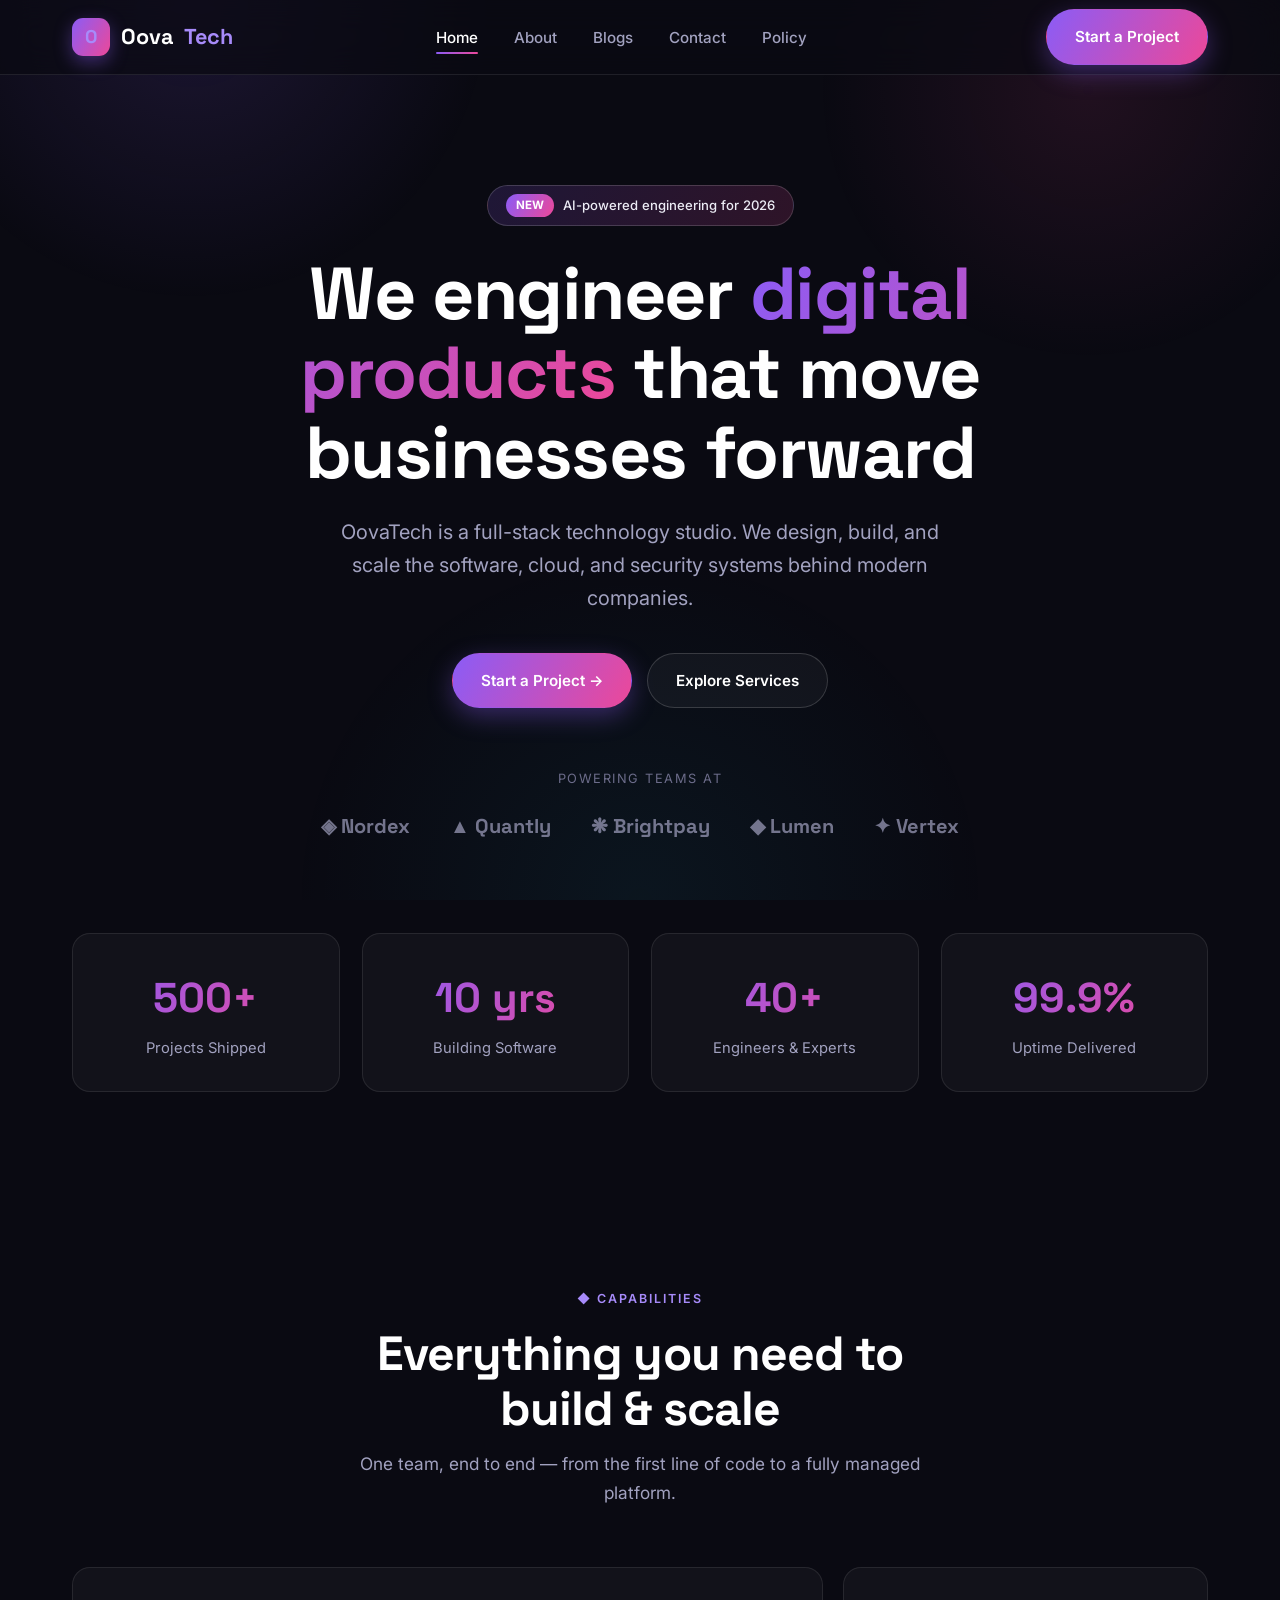
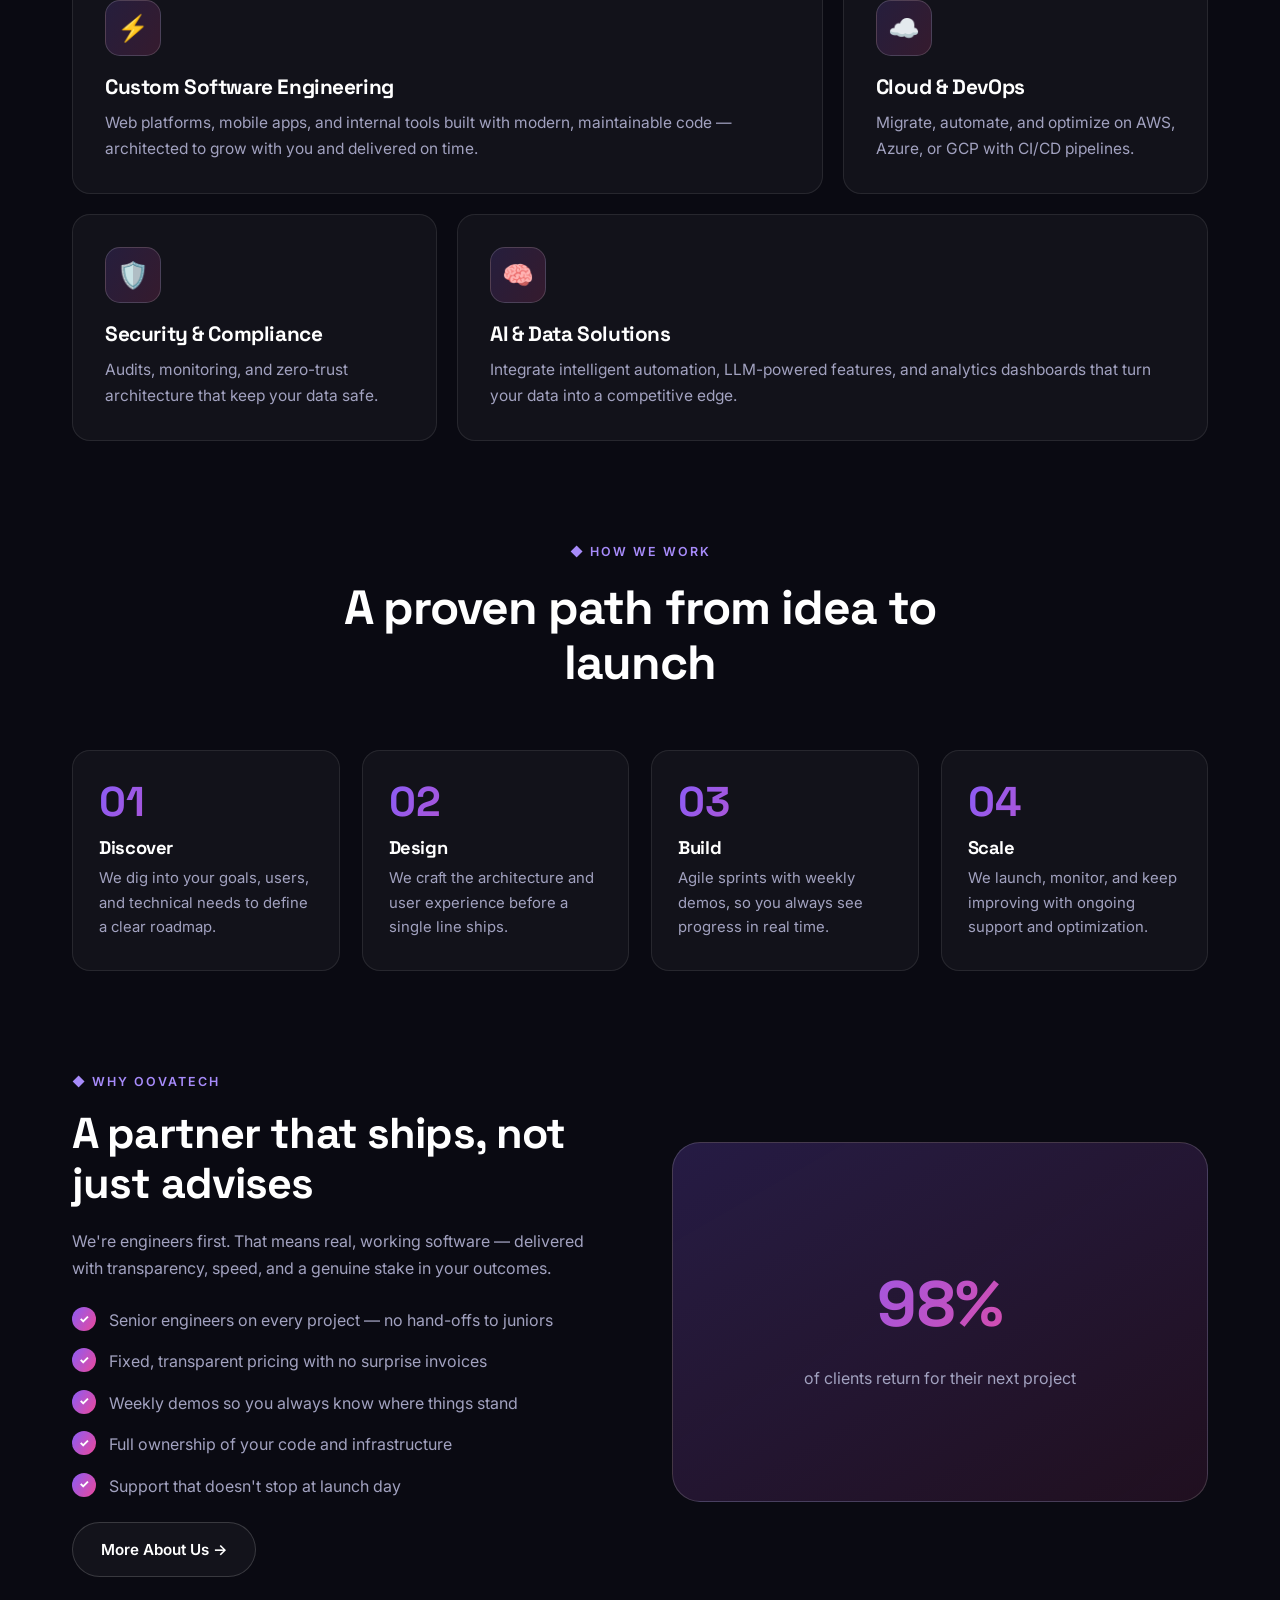
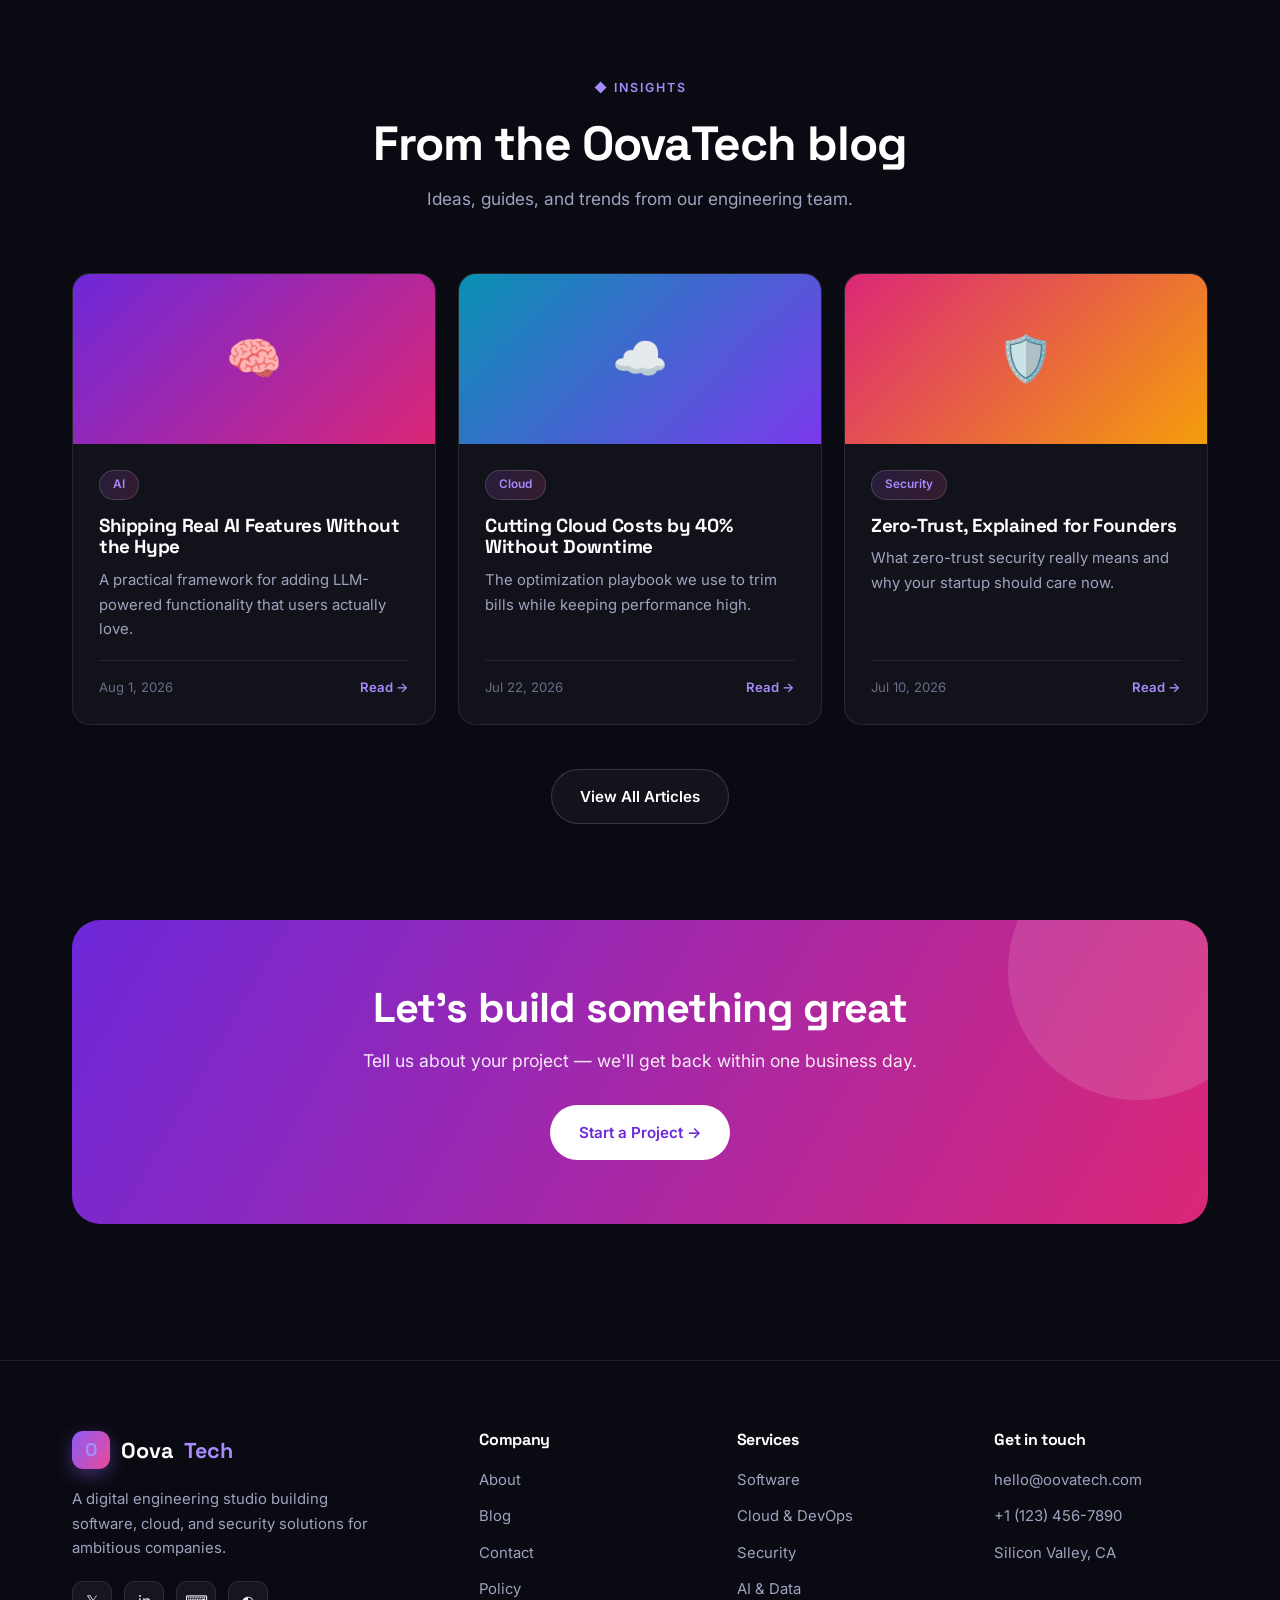
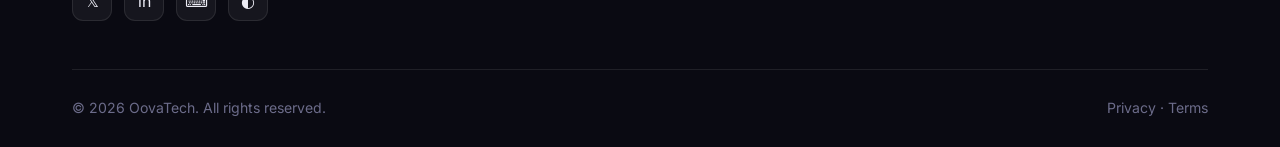
==== index.html @ 1ac3c8c9 "first commit" ====
<!DOCTYPE html>
<html lang="en">
<head>
  <meta charset="UTF-8" />
  <meta name="viewport" content="width=device-width, initial-scale=1.0" />
  <meta name="description" content="OovaTech — a digital engineering studio building software, cloud, and security solutions for ambitious companies." />
  <title>OovaTech — Engineering the Future of Your Business</title>
  <link rel="preconnect" href="https://fonts.googleapis.com" />
  <link rel="preconnect" href="https://fonts.gstatic.com" crossorigin />
  <link href="https://fonts.googleapis.com/css2?family=Inter:wght@400;500;600;700&family=Space+Grotesk:wght@500;600;700&display=swap" rel="stylesheet" />
  <link rel="stylesheet" href="css/style.css" />
</head>
<body>

  <!-- ===== Header ===== -->
  <header class="header">
    <div class="container nav">
      <a href="index.html" class="logo"><span class="logo-mark">O</span> Oova<span>Tech</span></a>
      <nav>
        <ul class="nav-links">
          <li><a href="index.html" class="active">Home</a></li>
          <li><a href="about.html">About</a></li>
          <li><a href="blogs.html">Blogs</a></li>
          <li><a href="contact.html">Contact</a></li>
          <li><a href="policy.html">Policy</a></li>
          <li><a href="contact.html" class="btn btn-primary">Start a Project</a></li>
        </ul>
      </nav>
      <div class="nav-cta">
        <a href="contact.html" class="btn btn-primary">Start a Project</a>
        <button class="hamburger" aria-label="Toggle menu" aria-expanded="false"><span></span><span></span><span></span></button>
      </div>
    </div>
  </header>

  <!-- ===== Hero ===== -->
  <section class="hero">
    <div class="container">
      <span class="hero-badge"><span class="pill">NEW</span> AI-powered engineering for 2026</span>
      <h1>We engineer <span class="grad-text">digital products</span> that move businesses forward</h1>
      <p>OovaTech is a full-stack technology studio. We design, build, and scale the software, cloud, and security systems behind modern companies.</p>
      <div class="hero-actions">
        <a href="contact.html" class="btn btn-primary">Start a Project →</a>
        <a href="#services" class="btn btn-ghost">Explore Services</a>
      </div>
      <div class="hero-trust">
        <div class="lbl">Powering teams at</div>
        <div class="hero-logos">
          <span>◈ Nordex</span><span>▲ Quantly</span><span>❋ Brightpay</span><span>◆ Lumen</span><span>✦ Vertex</span>
        </div>
      </div>
    </div>
  </section>

  <!-- ===== Stats ===== -->
  <section class="section" style="padding-top:0">
    <div class="container">
      <div class="stats-band">
        <div class="stat"><div class="num grad-text">500+</div><div class="lbl">Projects Shipped</div></div>
        <div class="stat"><div class="num grad-text">10 yrs</div><div class="lbl">Building Software</div></div>
        <div class="stat"><div class="num grad-text">40+</div><div class="lbl">Engineers &amp; Experts</div></div>
        <div class="stat"><div class="num grad-text">99.9%</div><div class="lbl">Uptime Delivered</div></div>
      </div>
    </div>
  </section>

  <!-- ===== Services (bento) ===== -->
  <section class="section" id="services">
    <div class="container">
      <div class="section-head">
        <span class="eyebrow">◆ Capabilities</span>
        <h2>Everything you need to build &amp; scale</h2>
        <p>One team, end to end — from the first line of code to a fully managed platform.</p>
      </div>
      <div class="bento">
        <div class="tile wide">
          <div class="ic">⚡</div>
          <h3>Custom Software Engineering</h3>
          <p>Web platforms, mobile apps, and internal tools built with modern, maintainable code — architected to grow with you and delivered on time.</p>
        </div>
        <div class="tile">
          <div class="ic">☁️</div>
          <h3>Cloud &amp; DevOps</h3>
          <p>Migrate, automate, and optimize on AWS, Azure, or GCP with CI/CD pipelines.</p>
        </div>
        <div class="tile">
          <div class="ic">🛡️</div>
          <h3>Security &amp; Compliance</h3>
          <p>Audits, monitoring, and zero-trust architecture that keep your data safe.</p>
        </div>
        <div class="tile wide">
          <div class="ic">🧠</div>
          <h3>AI &amp; Data Solutions</h3>
          <p>Integrate intelligent automation, LLM-powered features, and analytics dashboards that turn your data into a competitive edge.</p>
        </div>
      </div>
    </div>
  </section>

  <!-- ===== Process ===== -->
  <section class="section" style="padding-top:0">
    <div class="container">
      <div class="section-head">
        <span class="eyebrow">◆ How We Work</span>
        <h2>A proven path from idea to launch</h2>
      </div>
      <div class="process-grid">
        <div class="step"><div class="step-num">01</div><h3>Discover</h3><p>We dig into your goals, users, and technical needs to define a clear roadmap.</p></div>
        <div class="step"><div class="step-num">02</div><h3>Design</h3><p>We craft the architecture and user experience before a single line ships.</p></div>
        <div class="step"><div class="step-num">03</div><h3>Build</h3><p>Agile sprints with weekly demos, so you always see progress in real time.</p></div>
        <div class="step"><div class="step-num">04</div><h3>Scale</h3><p>We launch, monitor, and keep improving with ongoing support and optimization.</p></div>
      </div>
    </div>
  </section>

  <!-- ===== Why us ===== -->
  <section class="section" style="padding-top:0">
    <div class="container split">
      <div>
        <span class="eyebrow">◆ Why OovaTech</span>
        <h2>A partner that ships, not just advises</h2>
        <p>We're engineers first. That means real, working software — delivered with transparency, speed, and a genuine stake in your outcomes.</p>
        <ul class="check-list">
          <li><span class="tick">✓</span> Senior engineers on every project — no hand-offs to juniors</li>
          <li><span class="tick">✓</span> Fixed, transparent pricing with no surprise invoices</li>
          <li><span class="tick">✓</span> Weekly demos so you always know where things stand</li>
          <li><span class="tick">✓</span> Full ownership of your code and infrastructure</li>
          <li><span class="tick">✓</span> Support that doesn't stop at launch day</li>
        </ul>
        <a href="about.html" class="btn btn-ghost" style="margin-top:8px">More About Us →</a>
      </div>
      <div class="visual-card">
        <div><div class="big grad-text">98%</div><div class="cap">of clients return for their next project</div></div>
      </div>
    </div>
  </section>

  <!-- ===== Blog preview ===== -->
  <section class="section" style="padding-top:0">
    <div class="container">
      <div class="section-head">
        <span class="eyebrow">◆ Insights</span>
        <h2>From the OovaTech blog</h2>
        <p>Ideas, guides, and trends from our engineering team.</p>
      </div>
      <div class="blog-grid">
        <article class="blog-card">
          <div class="blog-thumb">🧠</div>
          <div class="blog-body">
            <span class="blog-tag">AI</span>
            <h3>Shipping Real AI Features Without the Hype</h3>
            <p>A practical framework for adding LLM-powered functionality that users actually love.</p>
            <div class="blog-meta"><span>Aug 1, 2026</span><a href="blogs.html" class="read-more">Read →</a></div>
          </div>
        </article>
        <article class="blog-card">
          <div class="blog-thumb">☁️</div>
          <div class="blog-body">
            <span class="blog-tag">Cloud</span>
            <h3>Cutting Cloud Costs by 40% Without Downtime</h3>
            <p>The optimization playbook we use to trim bills while keeping performance high.</p>
            <div class="blog-meta"><span>Jul 22, 2026</span><a href="blogs.html" class="read-more">Read →</a></div>
          </div>
        </article>
        <article class="blog-card">
          <div class="blog-thumb">🛡️</div>
          <div class="blog-body">
            <span class="blog-tag">Security</span>
            <h3>Zero-Trust, Explained for Founders</h3>
            <p>What zero-trust security really means and why your startup should care now.</p>
            <div class="blog-meta"><span>Jul 10, 2026</span><a href="blogs.html" class="read-more">Read →</a></div>
          </div>
        </article>
      </div>
      <div style="text-align:center;margin-top:44px"><a href="blogs.html" class="btn btn-ghost">View All Articles</a></div>
    </div>
  </section>

  <!-- ===== CTA ===== -->
  <section class="section" style="padding-top:0">
    <div class="container">
      <div class="cta-band">
        <h2>Let's build something great</h2>
        <p>Tell us about your project — we'll get back within one business day.</p>
        <a href="contact.html" class="btn btn-white">Start a Project →</a>
      </div>
    </div>
  </section>

  <!-- ===== Footer ===== -->
  <footer class="footer">
    <div class="container">
      <div class="footer-grid">
        <div class="footer-about">
          <a href="index.html" class="logo"><span class="logo-mark">O</span> Oova<span>Tech</span></a>
          <p>A digital engineering studio building software, cloud, and security solutions for ambitious companies.</p>
          <div class="socials">
            <a href="#" aria-label="Twitter">𝕏</a><a href="#" aria-label="LinkedIn">in</a><a href="#" aria-label="GitHub">⌨</a><a href="#" aria-label="Dribbble">◐</a>
          </div>
        </div>
        <div class="footer-col"><h4>Company</h4><a href="about.html">About</a><a href="blogs.html">Blog</a><a href="contact.html">Contact</a><a href="policy.html">Policy</a></div>
        <div class="footer-col"><h4>Services</h4><a href="index.html#services">Software</a><a href="index.html#services">Cloud &amp; DevOps</a><a href="index.html#services">Security</a><a href="index.html#services">AI &amp; Data</a></div>
        <div class="footer-col"><h4>Get in touch</h4><a href="mailto:hello@oovatech.com">hello@oovatech.com</a><a href="tel:+11234567890">+1 (123) 456-7890</a><a href="#">Silicon Valley, CA</a></div>
      </div>
      <div class="footer-bottom">
        <p>© <span class="year">2026</span> OovaTech. All rights reserved.</p>
        <p><a href="policy.html">Privacy</a> · <a href="policy.html#terms">Terms</a></p>
      </div>
    </div>
  </footer>

  <script src="js/main.js"></script>
</body>
</html>
---- css/style.css ----
/* ==========================================================
   OovaTech — "Midnight" Dark Theme
   Full responsive redesign
   ========================================================== */

:root {
  --bg: #0a0a12;
  --bg-2: #101020;
  --bg-3: #16162b;
  --card: rgba(255, 255, 255, .035);
  --card-hover: rgba(255, 255, 255, .06);
  --border: rgba(255, 255, 255, .09);
  --border-strong: rgba(255, 255, 255, .16);

  --text: #ececf5;
  --text-soft: #a2a2c0;
  --text-dim: #6c6c8a;

  --violet: #8b5cf6;
  --violet-light: #a78bfa;
  --fuchsia: #ec4899;
  --cyan: #22d3ee;
  --grad: linear-gradient(120deg, #8b5cf6, #ec4899);
  --grad-soft: linear-gradient(120deg, rgba(139,92,246,.16), rgba(236,72,153,.16));

  --radius: 18px;
  --radius-sm: 12px;
  --radius-lg: 28px;
  --max: 1180px;
  --header-h: 74px;
  --ease: .3s cubic-bezier(.4, 0, .2, 1);
}

* { margin: 0; padding: 0; box-sizing: border-box; }
html { scroll-behavior: smooth; }

body {
  font-family: 'Inter', -apple-system, BlinkMacSystemFont, 'Segoe UI', Roboto, sans-serif;
  background: var(--bg);
  color: var(--text);
  line-height: 1.65;
  -webkit-font-smoothing: antialiased;
  overflow-x: hidden;
  position: relative;
}

/* Ambient glow background */
body::before {
  content: '';
  position: fixed;
  inset: 0;
  z-index: -1;
  background:
    radial-gradient(600px circle at 15% 0%, rgba(139, 92, 246, .14), transparent 50%),
    radial-gradient(600px circle at 85% 10%, rgba(236, 72, 153, .10), transparent 45%),
    radial-gradient(700px circle at 50% 100%, rgba(34, 211, 238, .06), transparent 50%);
  pointer-events: none;
}

img { max-width: 100%; display: block; }
a { text-decoration: none; color: inherit; }
ul { list-style: none; }

h1, h2, h3, h4 {
  font-family: 'Space Grotesk', 'Inter', sans-serif;
  line-height: 1.15;
  font-weight: 700;
  color: #fff;
  letter-spacing: -.02em;
}

.container { width: 100%; max-width: var(--max); margin: 0 auto; padding: 0 22px; }

.section { padding: 96px 0; }

.grad-text {
  background: var(--grad);
  -webkit-background-clip: text;
  background-clip: text;
  -webkit-text-fill-color: transparent;
}

.eyebrow {
  display: inline-flex;
  align-items: center;
  gap: 8px;
  color: var(--violet-light);
  font-weight: 600;
  font-size: .78rem;
  letter-spacing: 2px;
  text-transform: uppercase;
}

.section-head { text-align: center; max-width: 620px; margin: 0 auto 60px; }
.section-head h2 { font-size: clamp(2rem, 4.5vw, 3rem); margin: 16px 0 14px; }
.section-head p { color: var(--text-soft); font-size: 1.08rem; }

/* ===== Buttons ===== */
.btn {
  display: inline-flex;
  align-items: center;
  gap: 9px;
  padding: 14px 28px;
  border-radius: 40px;
  font-weight: 600;
  font-size: .95rem;
  cursor: pointer;
  border: 1px solid transparent;
  transition: var(--ease);
  white-space: nowrap;
}
.btn-primary { background: var(--grad); color: #fff; box-shadow: 0 8px 24px rgba(139, 92, 246, .35); }
.btn-primary:hover { transform: translateY(-2px); box-shadow: 0 12px 32px rgba(236, 72, 153, .45); }
.btn-ghost { background: rgba(255,255,255,.04); color: #fff; border-color: var(--border-strong); }
.btn-ghost:hover { background: rgba(255,255,255,.09); transform: translateY(-2px); }

/* ===== Header ===== */
.header {
  position: sticky;
  top: 0;
  z-index: 1000;
  background: rgba(10, 10, 18, .72);
  backdrop-filter: blur(16px);
  border-bottom: 1px solid var(--border);
}
.nav { height: var(--header-h); display: flex; align-items: center; justify-content: space-between; }
.logo { display: flex; align-items: center; gap: 11px; font-family: 'Space Grotesk', sans-serif; font-weight: 700; font-size: 1.35rem; color: #fff; }
.logo-mark {
  width: 38px; height: 38px;
  border-radius: 11px;
  background: var(--grad);
  display: grid; place-items: center;
  color: #fff; font-weight: 700; font-size: 1.15rem;
  box-shadow: 0 6px 18px rgba(139, 92, 246, .4);
}
.logo span { color: var(--violet-light); }

.nav-links { display: flex; align-items: center; gap: 36px; }
.nav-links a { font-weight: 500; color: var(--text-soft); font-size: .95rem; transition: var(--ease); position: relative; }
.nav-links a:hover, .nav-links a.active { color: #fff; }
.nav-links a.active::after {
  content: ''; position: absolute; left: 0; bottom: -7px;
  width: 100%; height: 2px; background: var(--grad); border-radius: 2px;
}
.nav-cta { display: flex; align-items: center; gap: 14px; }
.nav-links .btn { display: none; }

.hamburger { display: none; flex-direction: column; gap: 5px; background: none; border: none; cursor: pointer; padding: 6px; }
.hamburger span { width: 26px; height: 2.5px; background: #fff; border-radius: 3px; transition: var(--ease); }
.hamburger.open span:nth-child(1) { transform: translateY(7.5px) rotate(45deg); }
.hamburger.open span:nth-child(2) { opacity: 0; }
.hamburger.open span:nth-child(3) { transform: translateY(-7.5px) rotate(-45deg); }

/* ===== Hero ===== */
.hero { padding: 110px 0 90px; text-align: center; }
.hero-badge {
  display: inline-flex; align-items: center; gap: 9px;
  background: var(--grad-soft);
  border: 1px solid var(--border-strong);
  color: var(--text); padding: 8px 18px; border-radius: 40px;
  font-size: .82rem; font-weight: 500; margin-bottom: 28px;
}
.hero-badge .pill { background: var(--grad); color: #fff; padding: 2px 10px; border-radius: 20px; font-size: .72rem; font-weight: 700; }
.hero h1 { font-size: clamp(2.4rem, 6.5vw, 4.6rem); max-width: 900px; margin: 0 auto 24px; line-height: 1.08; }
.hero p { font-size: clamp(1.05rem, 2vw, 1.25rem); color: var(--text-soft); max-width: 620px; margin: 0 auto 38px; }
.hero-actions { display: flex; gap: 15px; justify-content: center; flex-wrap: wrap; }
.hero-trust { margin-top: 60px; }
.hero-trust .lbl { color: var(--text-dim); font-size: .8rem; letter-spacing: 1.5px; text-transform: uppercase; margin-bottom: 20px; }
.hero-logos { display: flex; gap: 40px; justify-content: center; flex-wrap: wrap; opacity: .7; }
.hero-logos span { font-family: 'Space Grotesk', sans-serif; font-weight: 700; font-size: 1.25rem; color: var(--text-soft); }

/* ===== Stats band ===== */
.stats-band {
  display: grid; grid-template-columns: repeat(4, 1fr); gap: 22px;
}
.stat {
  background: var(--card);
  border: 1px solid var(--border);
  border-radius: var(--radius);
  padding: 30px 24px;
  text-align: center;
}
.stat .num { font-family: 'Space Grotesk', sans-serif; font-size: 2.6rem; font-weight: 700; }
.stat .lbl { color: var(--text-soft); font-size: .92rem; margin-top: 4px; }

/* ===== Bento / cards ===== */
.bento {
  display: grid;
  grid-template-columns: repeat(3, 1fr);
  gap: 20px;
}
.tile {
  background: var(--card);
  border: 1px solid var(--border);
  border-radius: var(--radius);
  padding: 32px;
  transition: var(--ease);
  position: relative;
  overflow: hidden;
}
.tile::after {
  content: '';
  position: absolute;
  inset: 0;
  background: var(--grad-soft);
  opacity: 0;
  transition: var(--ease);
  pointer-events: none;
}
.tile:hover { transform: translateY(-6px); border-color: var(--border-strong); background: var(--card-hover); }
.tile:hover::after { opacity: 1; }
.tile > * { position: relative; z-index: 1; }
.tile.wide { grid-column: span 2; }
.tile .ic {
  width: 56px; height: 56px; border-radius: 15px;
  background: var(--grad-soft);
  border: 1px solid var(--border-strong);
  display: grid; place-items: center; font-size: 1.6rem; margin-bottom: 20px;
}
.tile h3 { font-size: 1.3rem; margin-bottom: 10px; }
.tile p { color: var(--text-soft); font-size: .97rem; }

/* ===== Split ===== */
.split { display: grid; grid-template-columns: 1fr 1fr; gap: 64px; align-items: center; }
.split h2 { font-size: clamp(1.9rem, 4vw, 2.7rem); margin: 16px 0 20px; }
.split p { color: var(--text-soft); margin-bottom: 26px; }
.check-list li { display: flex; align-items: flex-start; gap: 13px; margin-bottom: 15px; color: var(--text-soft); }
.check-list .tick {
  flex-shrink: 0; width: 24px; height: 24px; border-radius: 50%;
  background: var(--grad); color: #fff; display: grid; place-items: center;
  font-size: .72rem; font-weight: 800;
}
.visual-card {
  border-radius: var(--radius-lg);
  background: linear-gradient(150deg, rgba(139,92,246,.22), rgba(236,72,153,.1));
  border: 1px solid var(--border-strong);
  min-height: 360px;
  display: grid; place-items: center;
  padding: 40px; text-align: center;
  position: relative; overflow: hidden;
}
.visual-card .big { font-family: 'Space Grotesk', sans-serif; font-size: 4rem; font-weight: 700; }
.visual-card .cap { color: var(--text-soft); margin-top: 8px; }

/* ===== Process ===== */
.process-grid { display: grid; grid-template-columns: repeat(4, 1fr); gap: 22px; }
.step {
  background: var(--card);
  border: 1px solid var(--border);
  border-radius: var(--radius);
  padding: 30px 26px;
  position: relative;
}
.step .step-num {
  font-family: 'Space Grotesk', sans-serif;
  font-size: 2.6rem; font-weight: 700;
  background: var(--grad); -webkit-background-clip: text; background-clip: text; -webkit-text-fill-color: transparent;
  line-height: 1; margin-bottom: 14px;
}
.step h3 { font-size: 1.15rem; margin-bottom: 8px; }
.step p { color: var(--text-soft); font-size: .93rem; }

/* ===== Blog cards ===== */
.blog-grid { display: grid; grid-template-columns: repeat(3, 1fr); gap: 22px; }
.blog-card {
  background: var(--card);
  border: 1px solid var(--border);
  border-radius: var(--radius);
  overflow: hidden;
  transition: var(--ease);
  display: flex; flex-direction: column;
}
.blog-card:hover { transform: translateY(-6px); border-color: var(--border-strong); }
.blog-thumb {
  height: 170px; display: grid; place-items: center; font-size: 2.8rem;
  background: linear-gradient(135deg, #6d28d9, #db2777);
}
.blog-card:nth-child(3n+2) .blog-thumb { background: linear-gradient(135deg, #0891b2, #7c3aed); }
.blog-card:nth-child(3n) .blog-thumb { background: linear-gradient(135deg, #db2777, #f59e0b); }
.blog-body { padding: 26px; flex: 1; display: flex; flex-direction: column; }
.blog-tag {
  align-self: flex-start;
  background: var(--grad-soft); border: 1px solid var(--border-strong);
  color: var(--violet-light); font-size: .74rem; font-weight: 600;
  padding: 4px 13px; border-radius: 20px; margin-bottom: 15px;
}
.blog-body h3 { font-size: 1.18rem; margin-bottom: 10px; }
.blog-body p { color: var(--text-soft); font-size: .93rem; margin-bottom: 18px; flex: 1; }
.blog-meta { display: flex; justify-content: space-between; align-items: center; font-size: .82rem; color: var(--text-dim); border-top: 1px solid var(--border); padding-top: 16px; }
.read-more { color: var(--violet-light); font-weight: 600; }

/* ===== CTA ===== */
.cta-band {
  border-radius: var(--radius-lg);
  background: linear-gradient(120deg, #6d28d9, #db2777);
  padding: 64px 44px;
  text-align: center;
  position: relative;
  overflow: hidden;
}
.cta-band::before {
  content: ''; position: absolute; top: -80px; right: -60px;
  width: 260px; height: 260px; border-radius: 50%;
  background: rgba(255,255,255,.12);
}
.cta-band h2 { font-size: clamp(1.8rem, 4vw, 2.6rem); margin-bottom: 14px; position: relative; }
.cta-band p { color: rgba(255,255,255,.9); margin-bottom: 30px; font-size: 1.1rem; position: relative; }
.cta-band .btn-white { background: #fff; color: #6d28d9; position: relative; }
.cta-band .btn-white:hover { transform: translateY(-2px); box-shadow: 0 12px 30px rgba(0,0,0,.3); }

/* ===== Page hero (inner) ===== */
.page-hero { padding: 90px 0 70px; text-align: center; }
.page-hero h1 { font-size: clamp(2.2rem, 6vw, 3.6rem); margin: 18px 0 14px; }
.page-hero p { color: var(--text-soft); max-width: 580px; margin: 0 auto; font-size: 1.1rem; }
.breadcrumb { margin-top: 20px; font-size: .88rem; color: var(--text-dim); }
.breadcrumb a { color: var(--violet-light); }

/* ===== Values ===== */
.value-item { display: flex; gap: 18px; margin-bottom: 28px; }
.value-num {
  flex-shrink: 0; width: 48px; height: 48px; border-radius: 13px;
  background: var(--grad-soft); border: 1px solid var(--border-strong);
  color: var(--violet-light); display: grid; place-items: center;
  font-family: 'Space Grotesk', sans-serif; font-weight: 700;
}
.value-item h3 { font-size: 1.15rem; margin-bottom: 6px; }
.value-item p { color: var(--text-soft); font-size: .95rem; }

/* ===== Contact ===== */
.contact-grid { display: grid; grid-template-columns: 1fr 1.15fr; gap: 44px; }
.contact-info-card {
  display: flex; gap: 16px; padding: 22px;
  background: var(--card); border: 1px solid var(--border);
  border-radius: var(--radius); margin-bottom: 16px; transition: var(--ease);
}
.contact-info-card:hover { border-color: var(--border-strong); background: var(--card-hover); }
.contact-info-card .ic {
  width: 50px; height: 50px; border-radius: 13px; flex-shrink: 0;
  background: var(--grad-soft); border: 1px solid var(--border-strong);
  display: grid; place-items: center; font-size: 1.35rem;
}
.contact-info-card h4 { font-size: 1rem; margin-bottom: 4px; }
.contact-info-card p, .contact-info-card a { color: var(--text-soft); font-size: .93rem; }
.contact-info-card a:hover { color: var(--violet-light); }

.form {
  background: var(--card); border: 1px solid var(--border);
  border-radius: var(--radius); padding: 36px;
}
.form h2 { font-size: 1.5rem; margin-bottom: 22px; }
.form-row { display: grid; grid-template-columns: 1fr 1fr; gap: 18px; }
.field { margin-bottom: 18px; }
.field label { display: block; font-weight: 500; font-size: .88rem; margin-bottom: 8px; color: var(--text-soft); }
.field input, .field textarea, .field select {
  width: 100%; padding: 13px 15px;
  border: 1px solid var(--border); border-radius: var(--radius-sm);
  font-family: inherit; font-size: .95rem;
  background: rgba(255,255,255,.03); color: var(--text);
  transition: var(--ease);
}
.field input::placeholder, .field textarea::placeholder { color: var(--text-dim); }
.field select { color: var(--text); }
.field select option { background: var(--bg-3); color: var(--text); }
.field input:focus, .field textarea:focus, .field select:focus {
  outline: none; border-color: var(--violet);
  background: rgba(255,255,255,.05);
  box-shadow: 0 0 0 3px rgba(139, 92, 246, .2);
}
.field textarea { resize: vertical; min-height: 130px; }
.form-note {
  display: none; margin-top: 14px; padding: 13px 16px; border-radius: var(--radius-sm);
  background: rgba(34, 211, 238, .12); border: 1px solid rgba(34, 211, 238, .3);
  color: var(--cyan); font-weight: 500; font-size: .9rem;
}
.form-note.show { display: block; }
.map-box {
  margin-top: 18px; height: 220px; border-radius: var(--radius);
  background: var(--grad-soft); border: 1px solid var(--border);
  display: grid; place-items: center; color: var(--text-soft);
}

/* ===== FAQ ===== */
.faq-item { border: 1px solid var(--border); border-radius: var(--radius-sm); margin-bottom: 14px; overflow: hidden; background: var(--card); }
.faq-q {
  width: 100%; text-align: left; padding: 20px 24px; background: none; border: none;
  font-size: 1.02rem; font-weight: 600; color: #fff; cursor: pointer;
  display: flex; justify-content: space-between; align-items: center; gap: 12px; font-family: inherit;
}
.faq-q .plus { color: var(--violet-light); font-size: 1.5rem; transition: var(--ease); flex-shrink: 0; }
.faq-item.open .faq-q .plus { transform: rotate(45deg); }
.faq-a { max-height: 0; overflow: hidden; transition: max-height .3s ease; padding: 0 24px; color: var(--text-soft); }
.faq-item.open .faq-a { max-height: 320px; padding: 0 24px 22px; }

/* ===== Legal ===== */
.legal { max-width: 820px; margin: 0 auto; }
.legal .updated { color: var(--text-dim); font-size: .9rem; margin-bottom: 32px; }
.legal h2 { font-size: 1.5rem; margin: 40px 0 14px; }
.legal h3 { font-size: 1.12rem; margin: 24px 0 8px; color: var(--text); }
.legal p, .legal li { color: var(--text-soft); margin-bottom: 12px; }
.legal ul { list-style: disc; padding-left: 22px; }
.legal ul li { margin-bottom: 8px; }
.legal a { color: var(--violet-light); }

/* ===== Footer ===== */
.footer { border-top: 1px solid var(--border); padding: 70px 0 28px; margin-top: 40px; }
.footer-grid { display: grid; grid-template-columns: 1.7fr 1fr 1fr 1fr; gap: 44px; margin-bottom: 48px; }
.footer .logo { margin-bottom: 18px; }
.footer-about p { color: var(--text-soft); font-size: .93rem; max-width: 300px; }
.footer h4 { color: #fff; font-size: 1rem; margin-bottom: 18px; }
.footer-col a { display: block; color: var(--text-soft); font-size: .93rem; margin-bottom: 12px; transition: var(--ease); }
.footer-col a:hover { color: var(--violet-light); padding-left: 4px; }
.socials { display: flex; gap: 12px; margin-top: 20px; }
.socials a {
  width: 40px; height: 40px; border-radius: 11px;
  background: rgba(255,255,255,.05); border: 1px solid var(--border);
  display: grid; place-items: center; transition: var(--ease);
}
.socials a:hover { background: var(--grad); border-color: transparent; transform: translateY(-3px); }
.footer-bottom {
  border-top: 1px solid var(--border); padding-top: 26px;
  display: flex; justify-content: space-between; align-items: center;
  flex-wrap: wrap; gap: 12px; font-size: .88rem; color: var(--text-dim);
}
.footer-bottom a { color: var(--text-dim); }
.footer-bottom a:hover { color: var(--violet-light); }

/* ==========================================================
   RESPONSIVE
   ========================================================== */
@media (max-width: 992px) {
  .split { grid-template-columns: 1fr; gap: 40px; }
  .contact-grid { grid-template-columns: 1fr; }
  .bento, .blog-grid { grid-template-columns: repeat(2, 1fr); }
  .tile.wide { grid-column: span 2; }
  .stats-band { grid-template-columns: repeat(2, 1fr); }
  .process-grid { grid-template-columns: repeat(2, 1fr); }
  .footer-grid { grid-template-columns: 1fr 1fr; gap: 34px; }
}

@media (max-width: 768px) {
  .section { padding: 64px 0; }

  .hamburger { display: flex; }
  .nav-links {
    position: fixed; top: var(--header-h); right: 0;
    width: 80%; max-width: 330px; height: calc(100vh - var(--header-h));
    background: var(--bg-2); flex-direction: column; align-items: flex-start;
    gap: 0; padding: 28px; box-shadow: -10px 0 40px rgba(0,0,0,.5);
    transform: translateX(110%); transition: transform var(--ease);
    border-left: 1px solid var(--border);
  }
  .nav-links.open { transform: translateX(0); }
  .nav-links a { width: 100%; padding: 16px 0; border-bottom: 1px solid var(--border); font-size: 1.05rem; }
  .nav-links a.active::after { display: none; }
  .nav-cta .btn { display: none; }
  .nav-links .btn { display: inline-flex !important; margin-top: 18px; width: 100%; justify-content: center; }

  .bento, .blog-grid, .process-grid { grid-template-columns: 1fr; }
  .tile.wide { grid-column: span 1; }
  .stats-band { grid-template-columns: repeat(2, 1fr); gap: 14px; }
  .form-row { grid-template-columns: 1fr; }
  .footer-grid { grid-template-columns: 1fr; gap: 30px; }
  .footer-bottom { flex-direction: column; text-align: center; }
  .cta-band { padding: 44px 24px; }
  .hero-actions .btn { flex: 1; justify-content: center; }
  .hero-logos { gap: 26px; }
}

@media (max-width: 420px) {
  .container { padding: 0 16px; }
  .stat .num { font-size: 2rem; }
  .visual-card .big { font-size: 3rem; }
}

@media (prefers-reduced-motion: reduce) {
  * { animation: none !important; transition: none !important; scroll-behavior: auto !important; }
}
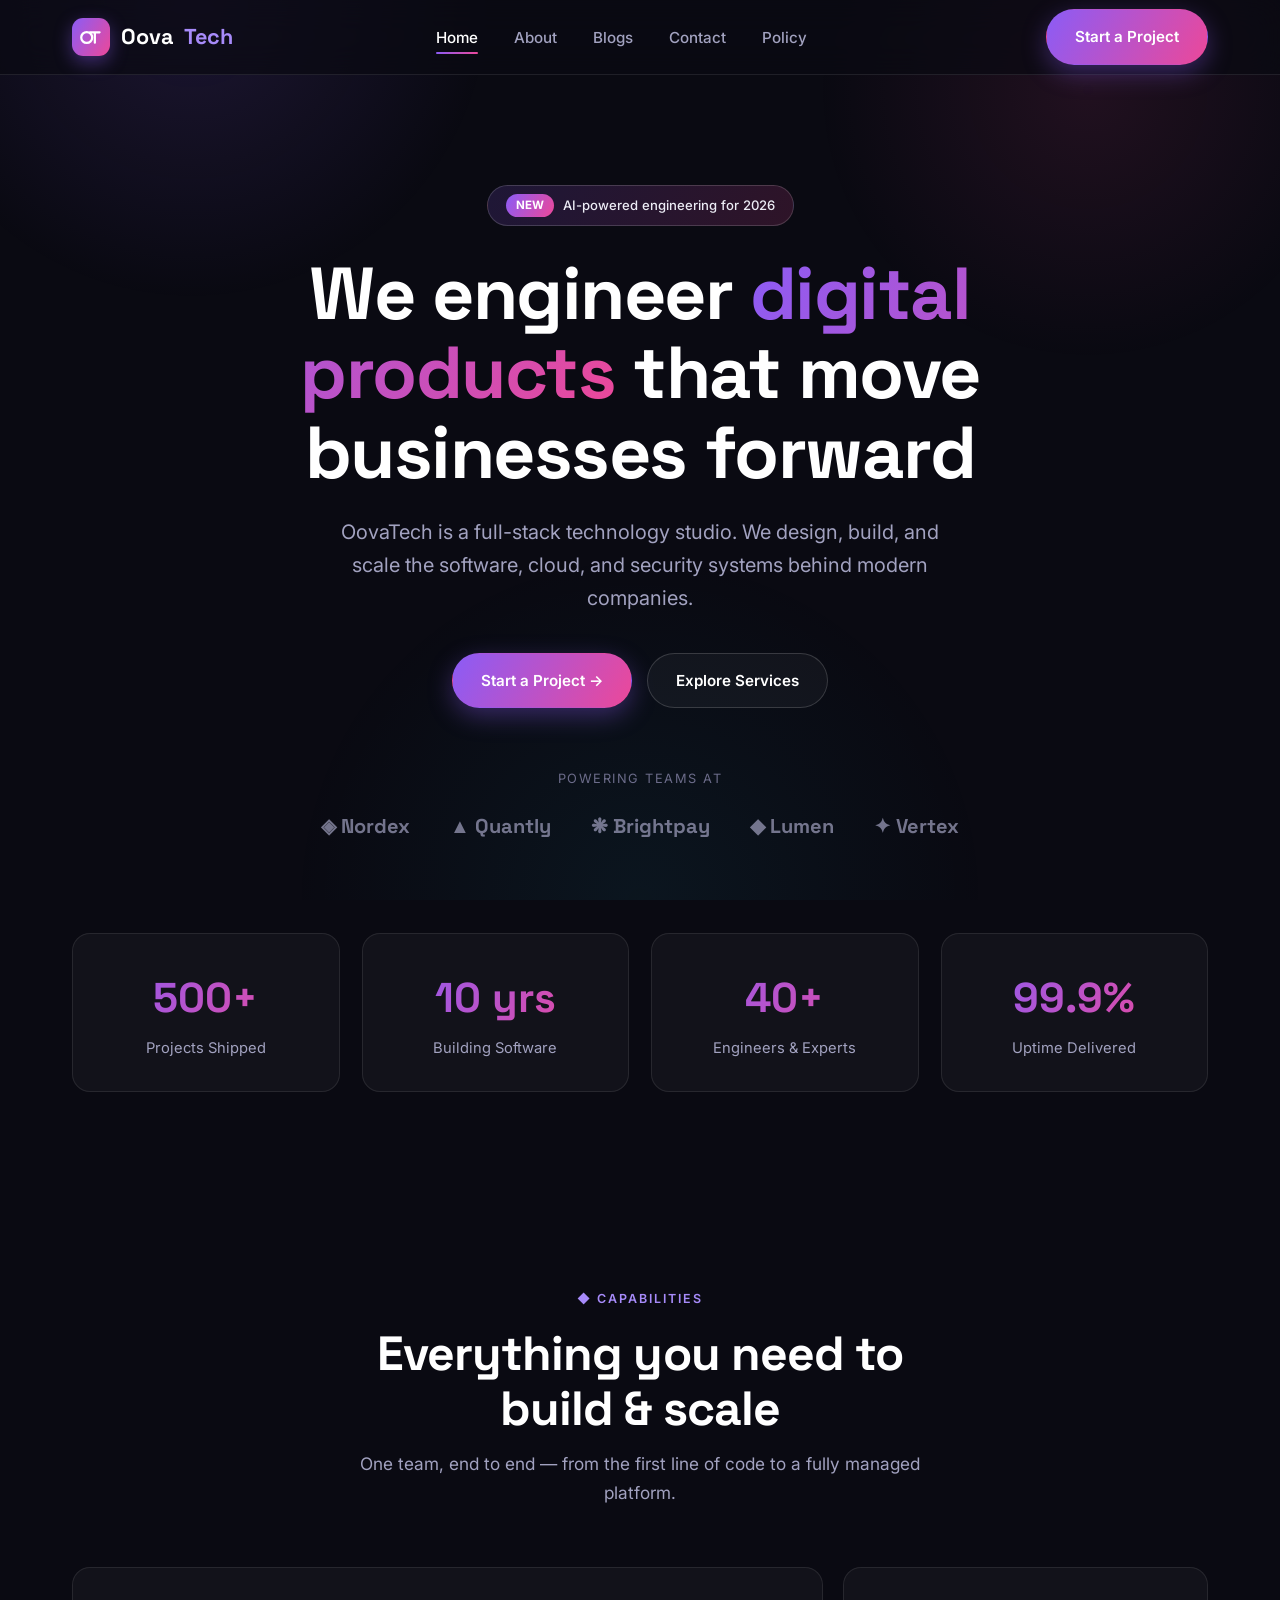
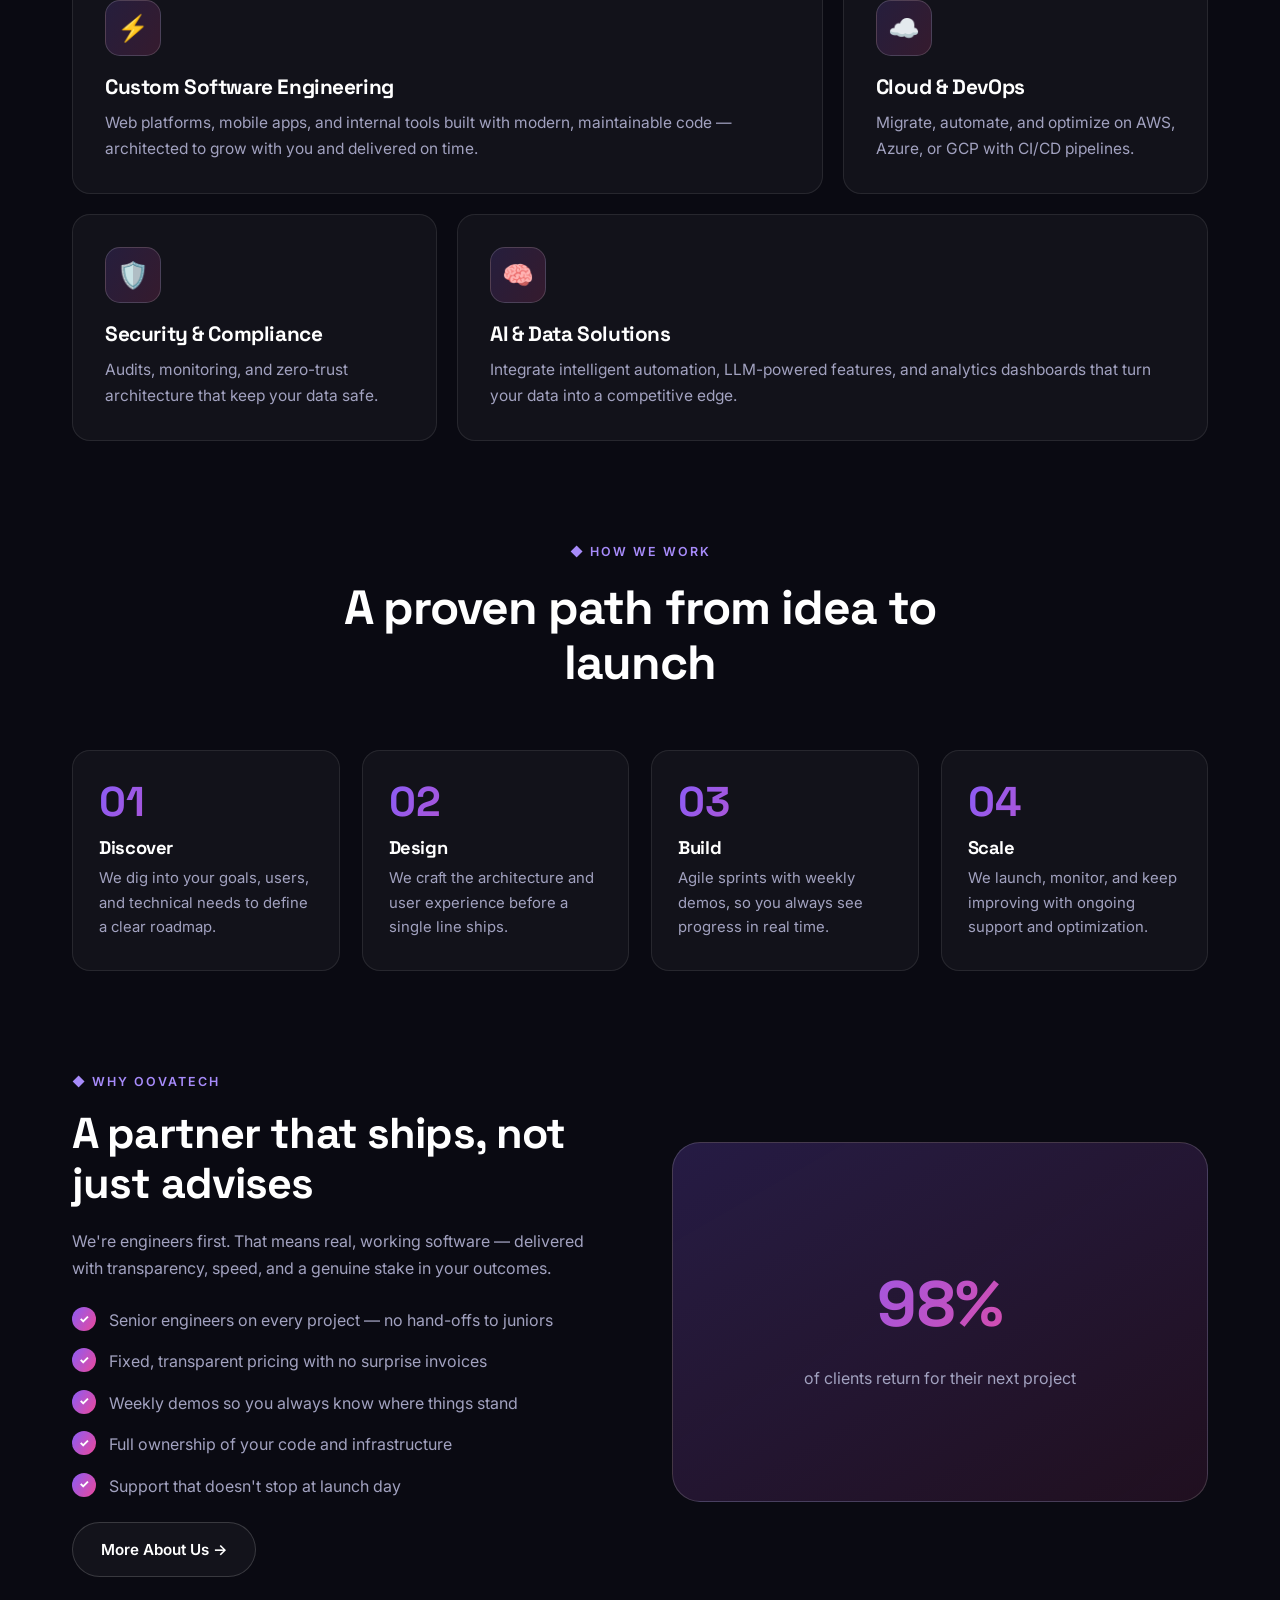
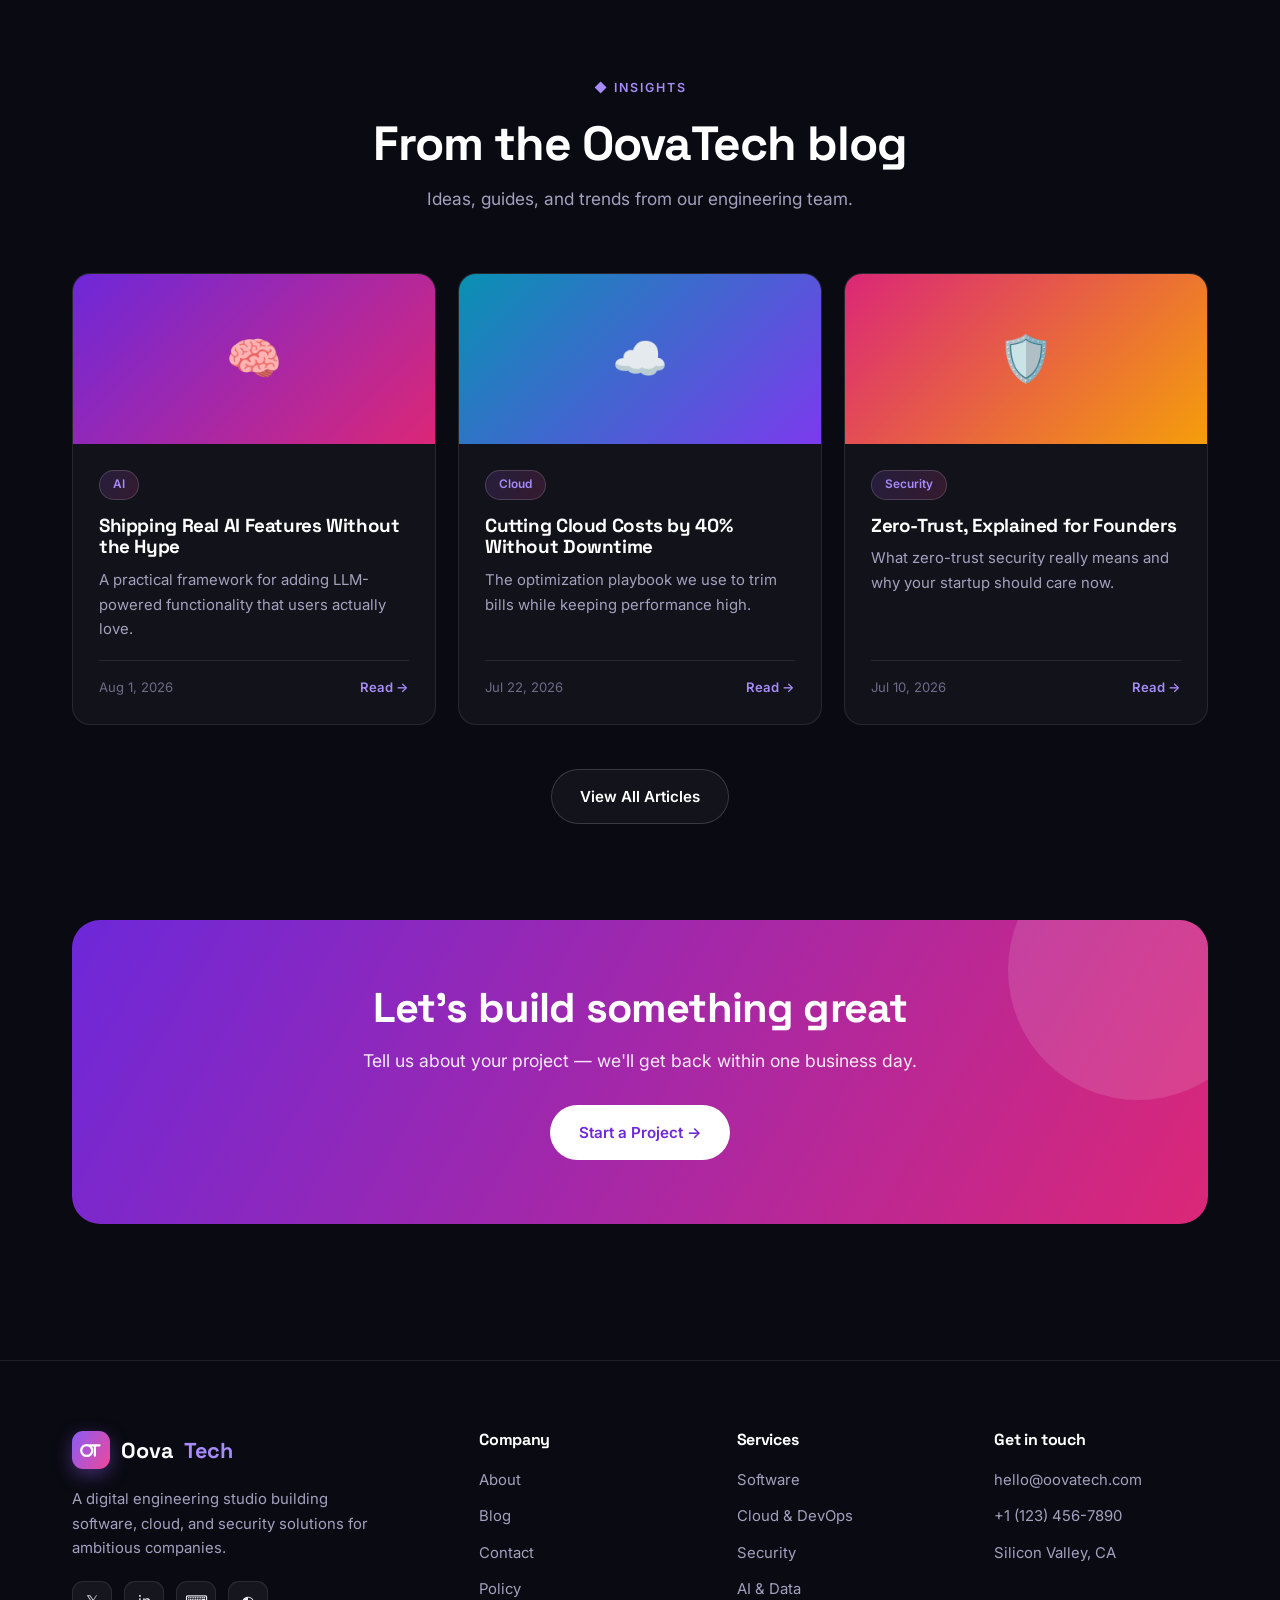
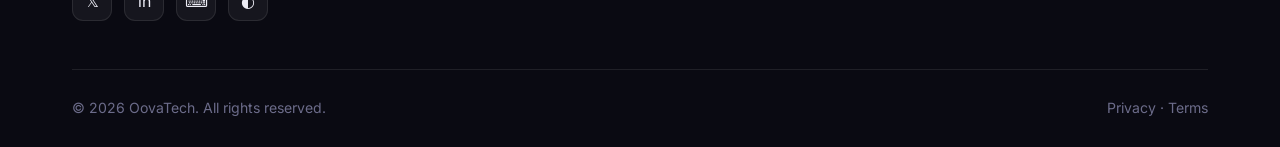
==== commit 021a660e: "logo" ====
--- a/index.html
+++ b/index.html
@@ -8,6 +8,7 @@
   <link rel="preconnect" href="https://fonts.googleapis.com" />
   <link rel="preconnect" href="https://fonts.gstatic.com" crossorigin />
   <link href="https://fonts.googleapis.com/css2?family=Inter:wght@400;500;600;700&family=Space+Grotesk:wght@500;600;700&display=swap" rel="stylesheet" />
+  <link rel="icon" type="image/svg+xml" href="favicon.svg" />
   <link rel="stylesheet" href="css/style.css" />
 </head>
 <body>
@@ -15,7 +16,7 @@
   <!-- ===== Header ===== -->
   <header class="header">
     <div class="container nav">
-      <a href="index.html" class="logo"><span class="logo-mark">O</span> Oova<span>Tech</span></a>
+      <a href="index.html" class="logo"><span class="logo-mark"><svg viewBox="0 0 28 24" width="24" height="21" xmlns="http://www.w3.org/2000/svg" fill="none" stroke="#fff" stroke-width="2.6" stroke-linecap="round"><circle cx="9" cy="12" r="6.4"/><path d="M13 6 H24 M18.5 6 V18"/></svg></span> Oova<span>Tech</span></a>
       <nav>
         <ul class="nav-links">
           <li><a href="index.html" class="active">Home</a></li>
@@ -192,7 +193,7 @@
     <div class="container">
       <div class="footer-grid">
         <div class="footer-about">
-          <a href="index.html" class="logo"><span class="logo-mark">O</span> Oova<span>Tech</span></a>
+          <a href="index.html" class="logo"><span class="logo-mark"><svg viewBox="0 0 28 24" width="24" height="21" xmlns="http://www.w3.org/2000/svg" fill="none" stroke="#fff" stroke-width="2.6" stroke-linecap="round"><circle cx="9" cy="12" r="6.4"/><path d="M13 6 H24 M18.5 6 V18"/></svg></span> Oova<span>Tech</span></a>
           <p>A digital engineering studio building software, cloud, and security solutions for ambitious companies.</p>
           <div class="socials">
             <a href="#" aria-label="Twitter">𝕏</a><a href="#" aria-label="LinkedIn">in</a><a href="#" aria-label="GitHub">⌨</a><a href="#" aria-label="Dribbble">◐</a>
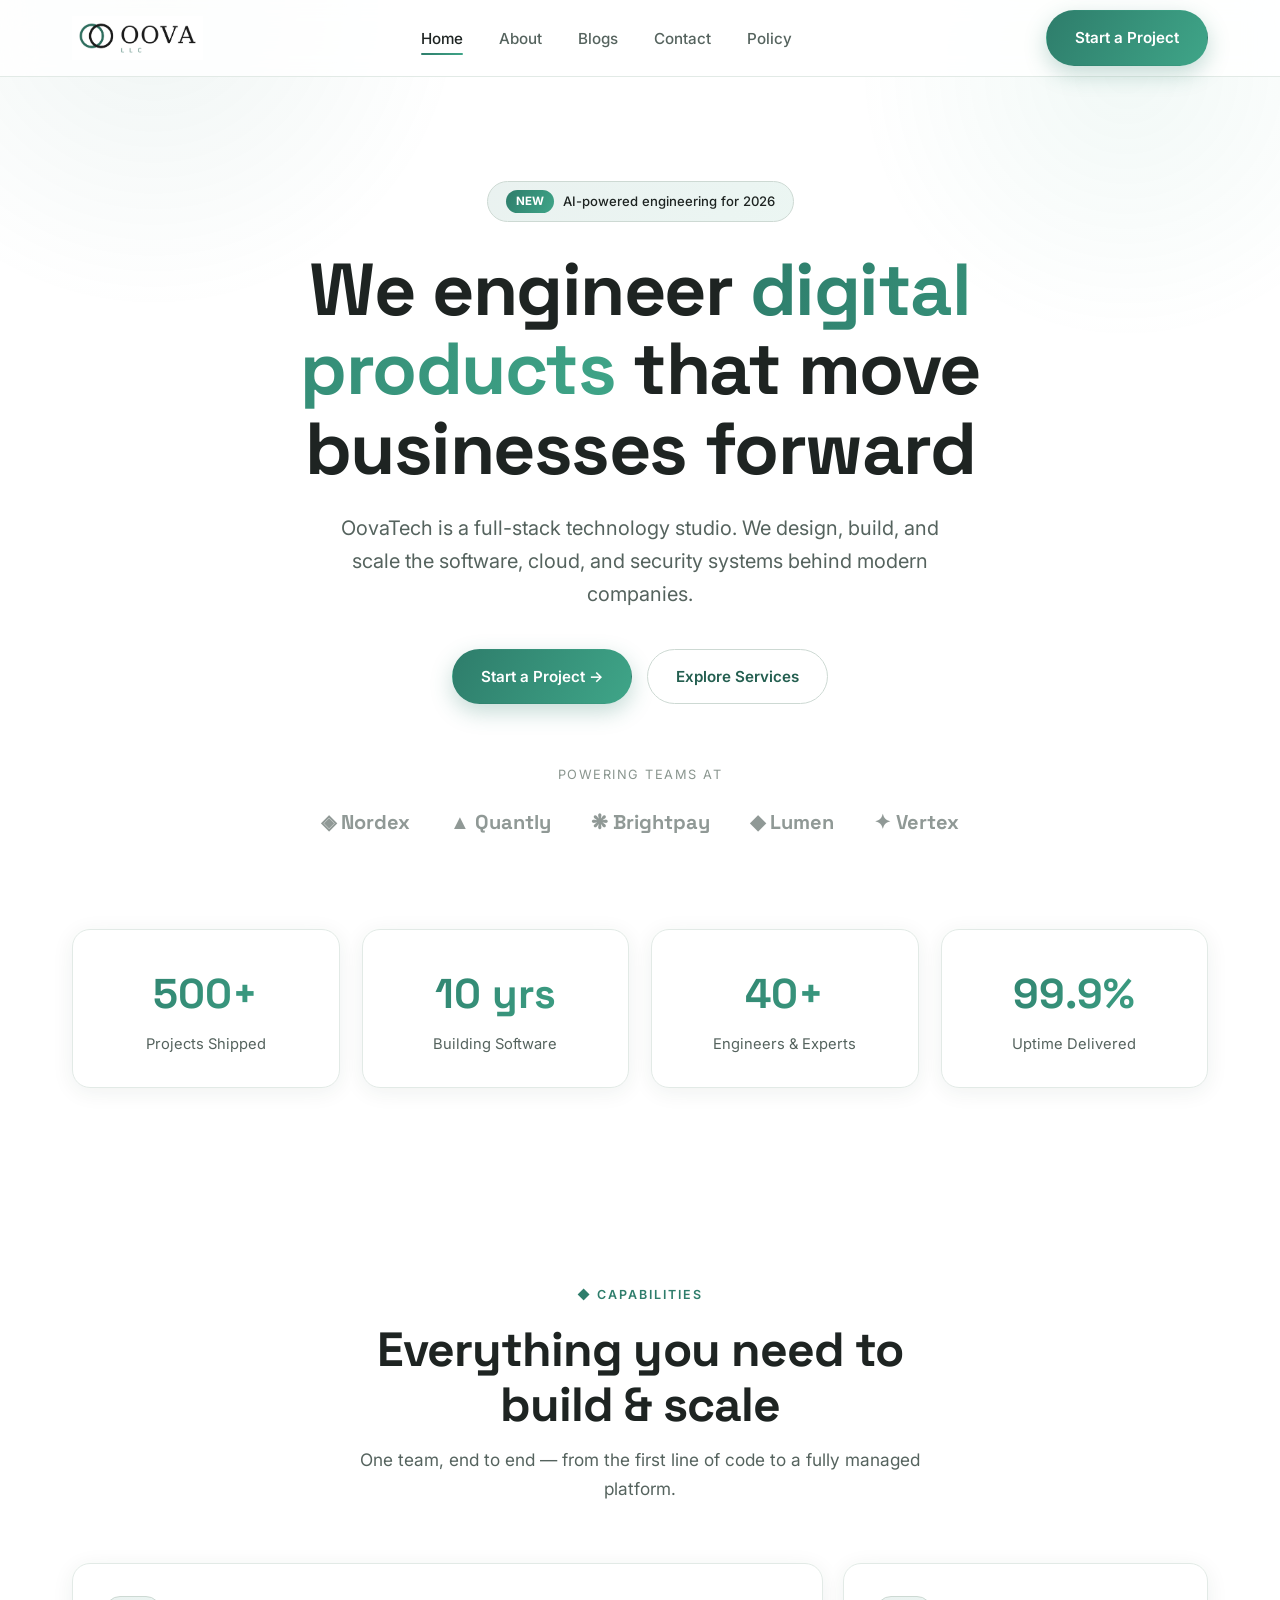
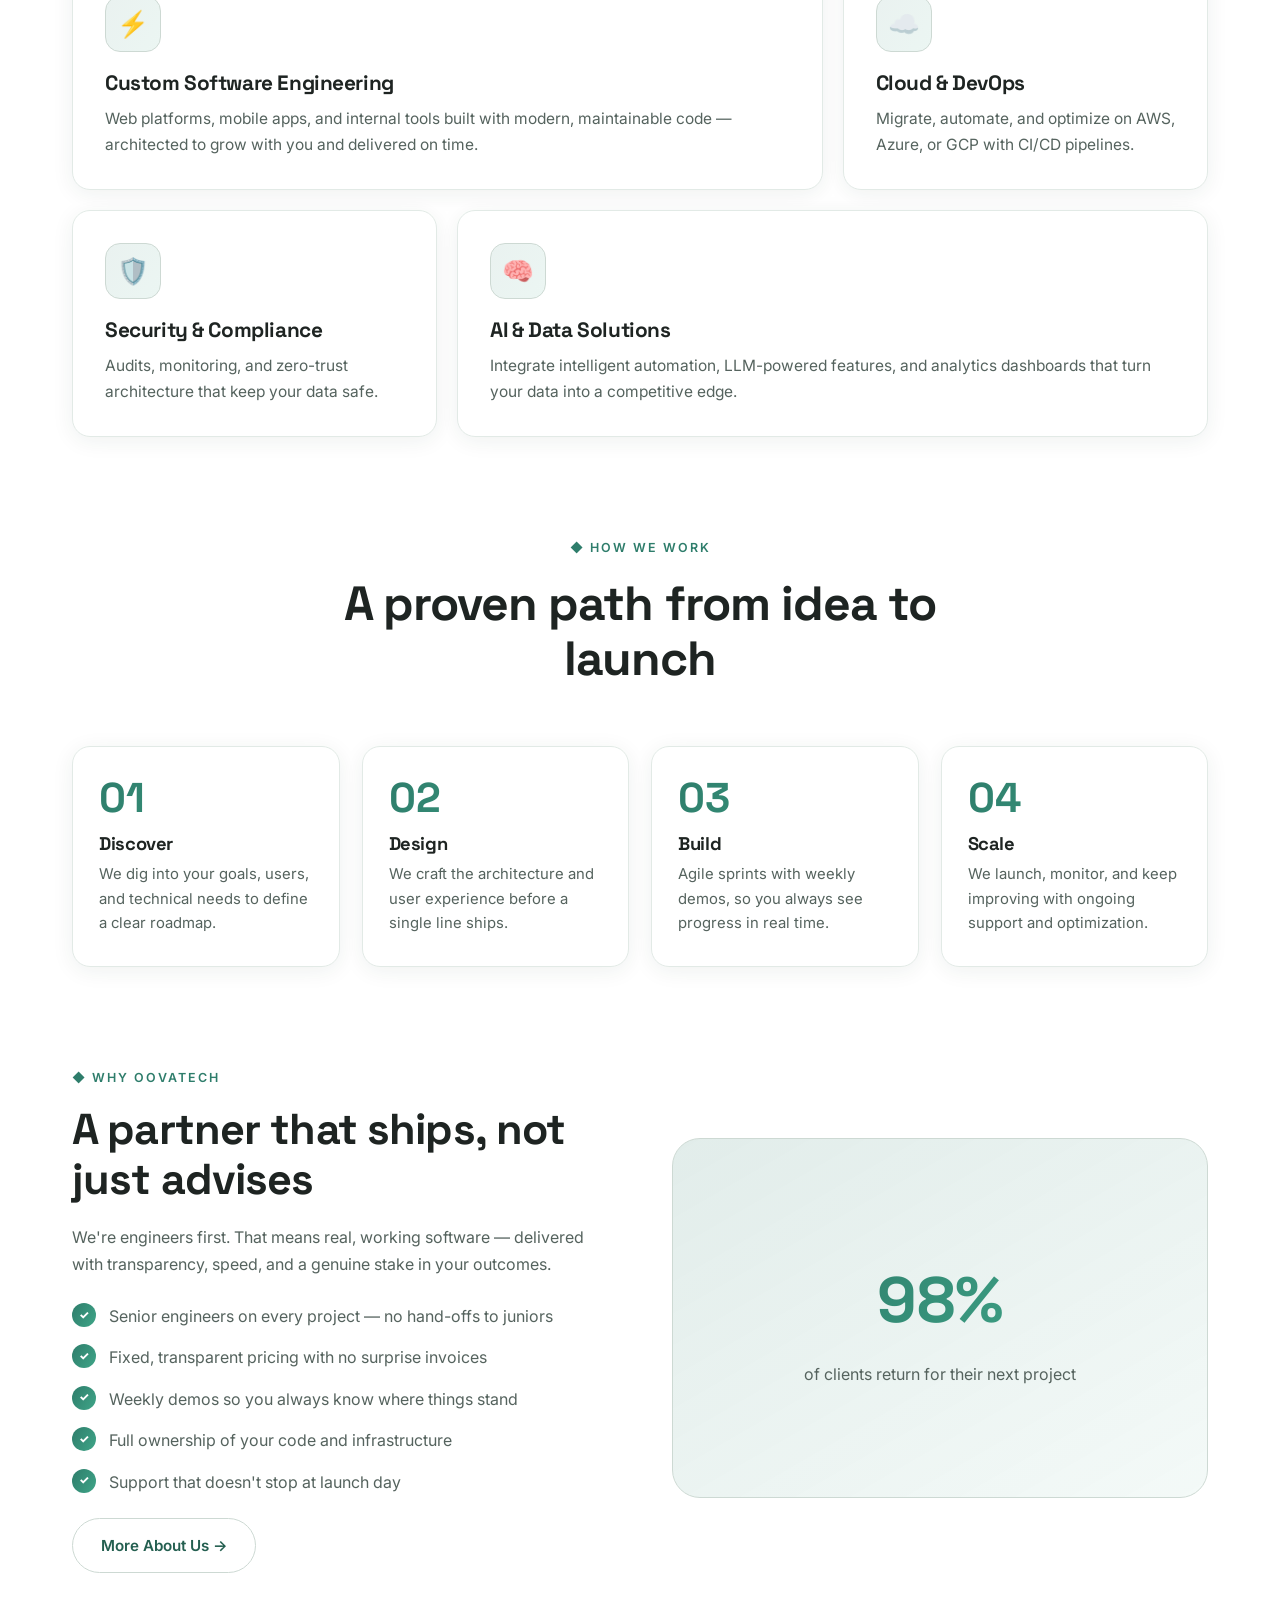
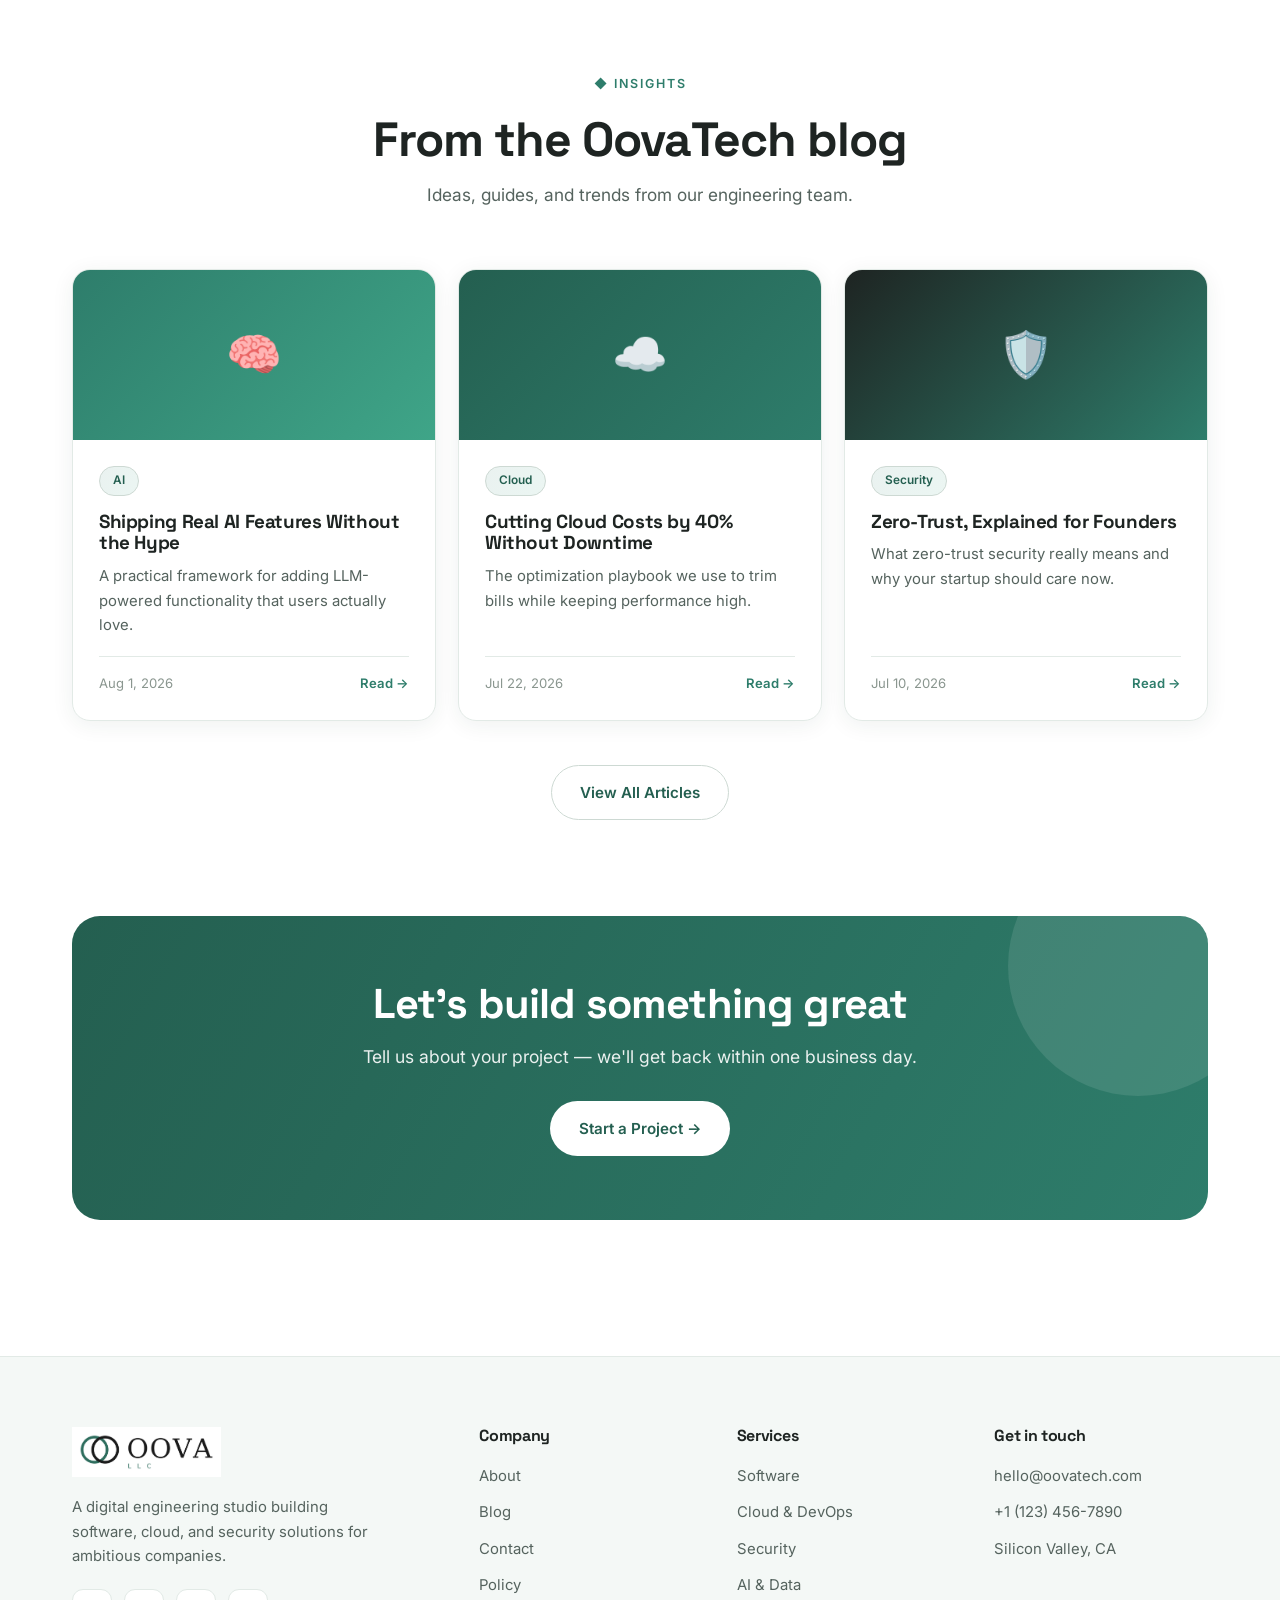
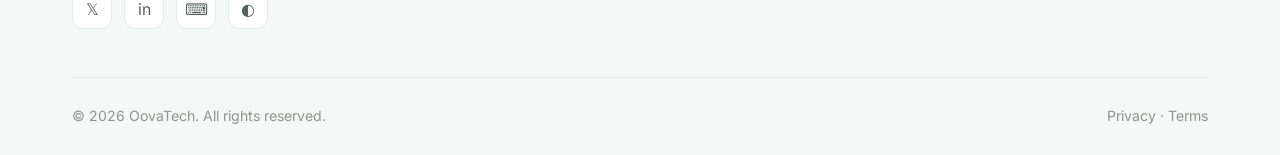
==== commit ef26542d: "theme color change" ====
--- a/index.html
+++ b/index.html
@@ -16,7 +16,7 @@
   <!-- ===== Header ===== -->
   <header class="header">
     <div class="container nav">
-      <a href="index.html" class="logo"><span class="logo-mark"><svg viewBox="0 0 28 24" width="24" height="21" xmlns="http://www.w3.org/2000/svg" fill="none" stroke="#fff" stroke-width="2.6" stroke-linecap="round"><circle cx="9" cy="12" r="6.4"/><path d="M13 6 H24 M18.5 6 V18"/></svg></span> Oova<span>Tech</span></a>
+      <a href="index.html" class="logo"><img src="oova.png" alt="OOVA LLC" class="logo-img" /></a>
       <nav>
         <ul class="nav-links">
           <li><a href="index.html" class="active">Home</a></li>
@@ -193,7 +193,7 @@
     <div class="container">
       <div class="footer-grid">
         <div class="footer-about">
-          <a href="index.html" class="logo"><span class="logo-mark"><svg viewBox="0 0 28 24" width="24" height="21" xmlns="http://www.w3.org/2000/svg" fill="none" stroke="#fff" stroke-width="2.6" stroke-linecap="round"><circle cx="9" cy="12" r="6.4"/><path d="M13 6 H24 M18.5 6 V18"/></svg></span> Oova<span>Tech</span></a>
+          <a href="index.html" class="logo"><img src="oova.png" alt="OOVA LLC" class="logo-img" /></a>
           <p>A digital engineering studio building software, cloud, and security solutions for ambitious companies.</p>
           <div class="socials">
             <a href="#" aria-label="Twitter">𝕏</a><a href="#" aria-label="LinkedIn">in</a><a href="#" aria-label="GitHub">⌨</a><a href="#" aria-label="Dribbble">◐</a>
--- a/css/style.css
+++ b/css/style.css
@@ -1,34 +1,37 @@
 /* ==========================================================
-   OovaTech — "Midnight" Dark Theme
-   Full responsive redesign
+   OOVA — Theme based on brand logo
+   Teal-green + charcoal on white · fully responsive
    ========================================================== */
 
 :root {
-  --bg: #0a0a12;
-  --bg-2: #101020;
-  --bg-3: #16162b;
-  --card: rgba(255, 255, 255, .035);
-  --card-hover: rgba(255, 255, 255, .06);
-  --border: rgba(255, 255, 255, .09);
-  --border-strong: rgba(255, 255, 255, .16);
-
-  --text: #ececf5;
-  --text-soft: #a2a2c0;
-  --text-dim: #6c6c8a;
-
-  --violet: #8b5cf6;
-  --violet-light: #a78bfa;
-  --fuchsia: #ec4899;
-  --cyan: #22d3ee;
-  --grad: linear-gradient(120deg, #8b5cf6, #ec4899);
-  --grad-soft: linear-gradient(120deg, rgba(139,92,246,.16), rgba(236,72,153,.16));
+  /* Brand colors pulled from the OOVA logo */
+  --green: #2e7d6b;
+  --green-dark: #245f50;
+  --green-light: #3fa588;
+  --charcoal: #1e2422;
+
+  --bg: #ffffff;
+  --bg-soft: #f4f8f6;
+  --bg-3: #e9f1ee;
+  --card: #ffffff;
+  --border: #e2eae6;
+  --border-strong: #cdd9d3;
+
+  --text: #1e2422;
+  --text-soft: #55635e;
+  --text-dim: #8a968f;
+
+  --grad: linear-gradient(120deg, #2e7d6b, #3fa588);
+  --grad-soft: linear-gradient(120deg, rgba(46,125,107,.10), rgba(63,165,133,.10));
 
   --radius: 18px;
   --radius-sm: 12px;
   --radius-lg: 28px;
   --max: 1180px;
-  --header-h: 74px;
+  --header-h: 76px;
   --ease: .3s cubic-bezier(.4, 0, .2, 1);
+  --shadow: 0 4px 22px rgba(30, 50, 45, .07);
+  --shadow-lg: 0 22px 48px rgba(30, 50, 45, .14);
 }
 
 * { margin: 0; padding: 0; box-sizing: border-box; }
@@ -43,17 +46,14 @@
   overflow-x: hidden;
   position: relative;
 }
-
-/* Ambient glow background */
 body::before {
   content: '';
   position: fixed;
   inset: 0;
   z-index: -1;
   background:
-    radial-gradient(600px circle at 15% 0%, rgba(139, 92, 246, .14), transparent 50%),
-    radial-gradient(600px circle at 85% 10%, rgba(236, 72, 153, .10), transparent 45%),
-    radial-gradient(700px circle at 50% 100%, rgba(34, 211, 238, .06), transparent 50%);
+    radial-gradient(620px circle at 12% 0%, rgba(46, 125, 107, .08), transparent 50%),
+    radial-gradient(560px circle at 88% 8%, rgba(63, 165, 133, .07), transparent 48%);
   pointer-events: none;
 }
 
@@ -65,12 +65,11 @@
   font-family: 'Space Grotesk', 'Inter', sans-serif;
   line-height: 1.15;
   font-weight: 700;
-  color: #fff;
+  color: var(--charcoal);
   letter-spacing: -.02em;
 }
 
 .container { width: 100%; max-width: var(--max); margin: 0 auto; padding: 0 22px; }
-
 .section { padding: 96px 0; }
 
 .grad-text {
@@ -81,14 +80,9 @@
 }
 
 .eyebrow {
-  display: inline-flex;
-  align-items: center;
-  gap: 8px;
-  color: var(--violet-light);
-  font-weight: 600;
-  font-size: .78rem;
-  letter-spacing: 2px;
-  text-transform: uppercase;
+  display: inline-flex; align-items: center; gap: 8px;
+  color: var(--green); font-weight: 600; font-size: .78rem;
+  letter-spacing: 2px; text-transform: uppercase;
 }
 
 .section-head { text-align: center; max-width: 620px; margin: 0 auto 60px; }
@@ -97,66 +91,55 @@
 
 /* ===== Buttons ===== */
 .btn {
-  display: inline-flex;
-  align-items: center;
-  gap: 9px;
-  padding: 14px 28px;
-  border-radius: 40px;
-  font-weight: 600;
-  font-size: .95rem;
-  cursor: pointer;
-  border: 1px solid transparent;
-  transition: var(--ease);
-  white-space: nowrap;
-}
-.btn-primary { background: var(--grad); color: #fff; box-shadow: 0 8px 24px rgba(139, 92, 246, .35); }
-.btn-primary:hover { transform: translateY(-2px); box-shadow: 0 12px 32px rgba(236, 72, 153, .45); }
-.btn-ghost { background: rgba(255,255,255,.04); color: #fff; border-color: var(--border-strong); }
-.btn-ghost:hover { background: rgba(255,255,255,.09); transform: translateY(-2px); }
+  display: inline-flex; align-items: center; gap: 9px;
+  padding: 14px 28px; border-radius: 40px;
+  font-weight: 600; font-size: .95rem; cursor: pointer;
+  border: 1px solid transparent; transition: var(--ease); white-space: nowrap;
+}
+.btn-primary { background: var(--grad); color: #fff; box-shadow: 0 8px 22px rgba(46, 125, 107, .28); }
+.btn-primary:hover { transform: translateY(-2px); box-shadow: 0 12px 30px rgba(46, 125, 107, .4); }
+.btn-ghost { background: #fff; color: var(--green-dark); border-color: var(--border-strong); }
+.btn-ghost:hover { background: var(--bg-soft); border-color: var(--green); transform: translateY(-2px); }
+.btn-white { background: #fff; color: var(--green-dark); }
+.btn-white:hover { transform: translateY(-2px); box-shadow: 0 12px 30px rgba(0,0,0,.18); }
 
 /* ===== Header ===== */
 .header {
-  position: sticky;
-  top: 0;
-  z-index: 1000;
-  background: rgba(10, 10, 18, .72);
+  position: sticky; top: 0; z-index: 1000;
+  background: rgba(255, 255, 255, .82);
   backdrop-filter: blur(16px);
   border-bottom: 1px solid var(--border);
 }
 .nav { height: var(--header-h); display: flex; align-items: center; justify-content: space-between; }
-.logo { display: flex; align-items: center; gap: 11px; font-family: 'Space Grotesk', sans-serif; font-weight: 700; font-size: 1.35rem; color: #fff; }
-.logo-mark {
-  width: 38px; height: 38px;
-  border-radius: 11px;
-  background: var(--grad);
-  display: grid; place-items: center;
-  color: #fff; font-weight: 700; font-size: 1.15rem;
-  box-shadow: 0 6px 18px rgba(139, 92, 246, .4);
-}
-.logo span { color: var(--violet-light); }
+.logo { display: flex; align-items: center; }
+.logo-img { height: 44px; width: auto; }
 
 .nav-links { display: flex; align-items: center; gap: 36px; }
 .nav-links a { font-weight: 500; color: var(--text-soft); font-size: .95rem; transition: var(--ease); position: relative; }
-.nav-links a:hover, .nav-links a.active { color: #fff; }
+.nav-links a:hover, .nav-links a.active { color: var(--charcoal); }
 .nav-links a.active::after {
   content: ''; position: absolute; left: 0; bottom: -7px;
   width: 100%; height: 2px; background: var(--grad); border-radius: 2px;
 }
 .nav-cta { display: flex; align-items: center; gap: 14px; }
 .nav-links .btn { display: none; }
+/* Button labels must keep their own color even where a container restyles <a>
+   (e.g. .nav-links, .legal, .footer-col all set a grey/green link color) */
+a.btn-primary { color: #fff !important; -webkit-text-fill-color: #fff !important; }
+a.btn-white   { color: var(--green-dark) !important; -webkit-text-fill-color: var(--green-dark) !important; }
+a.btn-ghost   { color: var(--green-dark) !important; -webkit-text-fill-color: var(--green-dark) !important; }
 
 .hamburger { display: none; flex-direction: column; gap: 5px; background: none; border: none; cursor: pointer; padding: 6px; }
-.hamburger span { width: 26px; height: 2.5px; background: #fff; border-radius: 3px; transition: var(--ease); }
+.hamburger span { width: 26px; height: 2.5px; background: var(--charcoal); border-radius: 3px; transition: var(--ease); }
 .hamburger.open span:nth-child(1) { transform: translateY(7.5px) rotate(45deg); }
 .hamburger.open span:nth-child(2) { opacity: 0; }
 .hamburger.open span:nth-child(3) { transform: translateY(-7.5px) rotate(-45deg); }
 
 /* ===== Hero ===== */
-.hero { padding: 110px 0 90px; text-align: center; }
+.hero { padding: 104px 0 90px; text-align: center; }
 .hero-badge {
   display: inline-flex; align-items: center; gap: 9px;
-  background: var(--grad-soft);
-  border: 1px solid var(--border-strong);
+  background: var(--grad-soft); border: 1px solid var(--border-strong);
   color: var(--text); padding: 8px 18px; border-radius: 40px;
   font-size: .82rem; font-weight: 500; margin-bottom: 28px;
 }
@@ -166,55 +149,31 @@
 .hero-actions { display: flex; gap: 15px; justify-content: center; flex-wrap: wrap; }
 .hero-trust { margin-top: 60px; }
 .hero-trust .lbl { color: var(--text-dim); font-size: .8rem; letter-spacing: 1.5px; text-transform: uppercase; margin-bottom: 20px; }
-.hero-logos { display: flex; gap: 40px; justify-content: center; flex-wrap: wrap; opacity: .7; }
+.hero-logos { display: flex; gap: 40px; justify-content: center; flex-wrap: wrap; opacity: .65; }
 .hero-logos span { font-family: 'Space Grotesk', sans-serif; font-weight: 700; font-size: 1.25rem; color: var(--text-soft); }
 
 /* ===== Stats band ===== */
-.stats-band {
-  display: grid; grid-template-columns: repeat(4, 1fr); gap: 22px;
-}
+.stats-band { display: grid; grid-template-columns: repeat(4, 1fr); gap: 22px; }
 .stat {
-  background: var(--card);
-  border: 1px solid var(--border);
-  border-radius: var(--radius);
-  padding: 30px 24px;
-  text-align: center;
+  background: var(--card); border: 1px solid var(--border);
+  border-radius: var(--radius); padding: 30px 24px; text-align: center;
+  box-shadow: var(--shadow);
 }
 .stat .num { font-family: 'Space Grotesk', sans-serif; font-size: 2.6rem; font-weight: 700; }
 .stat .lbl { color: var(--text-soft); font-size: .92rem; margin-top: 4px; }
 
 /* ===== Bento / cards ===== */
-.bento {
-  display: grid;
-  grid-template-columns: repeat(3, 1fr);
-  gap: 20px;
-}
+.bento { display: grid; grid-template-columns: repeat(3, 1fr); gap: 20px; }
 .tile {
-  background: var(--card);
-  border: 1px solid var(--border);
-  border-radius: var(--radius);
-  padding: 32px;
-  transition: var(--ease);
-  position: relative;
-  overflow: hidden;
-}
-.tile::after {
-  content: '';
-  position: absolute;
-  inset: 0;
-  background: var(--grad-soft);
-  opacity: 0;
-  transition: var(--ease);
-  pointer-events: none;
-}
-.tile:hover { transform: translateY(-6px); border-color: var(--border-strong); background: var(--card-hover); }
-.tile:hover::after { opacity: 1; }
-.tile > * { position: relative; z-index: 1; }
+  background: var(--card); border: 1px solid var(--border);
+  border-radius: var(--radius); padding: 32px; transition: var(--ease);
+  position: relative; overflow: hidden; box-shadow: var(--shadow);
+}
+.tile:hover { transform: translateY(-6px); border-color: var(--green); box-shadow: var(--shadow-lg); }
 .tile.wide { grid-column: span 2; }
 .tile .ic {
   width: 56px; height: 56px; border-radius: 15px;
-  background: var(--grad-soft);
-  border: 1px solid var(--border-strong);
+  background: var(--grad-soft); border: 1px solid var(--border-strong);
   display: grid; place-items: center; font-size: 1.6rem; margin-bottom: 20px;
 }
 .tile h3 { font-size: 1.3rem; margin-bottom: 10px; }
@@ -232,12 +191,10 @@
 }
 .visual-card {
   border-radius: var(--radius-lg);
-  background: linear-gradient(150deg, rgba(139,92,246,.22), rgba(236,72,153,.1));
+  background: linear-gradient(150deg, rgba(46,125,107,.14), rgba(63,165,133,.06));
   border: 1px solid var(--border-strong);
-  min-height: 360px;
-  display: grid; place-items: center;
+  min-height: 360px; display: grid; place-items: center;
   padding: 40px; text-align: center;
-  position: relative; overflow: hidden;
 }
 .visual-card .big { font-family: 'Space Grotesk', sans-serif; font-size: 4rem; font-weight: 700; }
 .visual-card .cap { color: var(--text-soft); margin-top: 8px; }
@@ -245,15 +202,11 @@
 /* ===== Process ===== */
 .process-grid { display: grid; grid-template-columns: repeat(4, 1fr); gap: 22px; }
 .step {
-  background: var(--card);
-  border: 1px solid var(--border);
-  border-radius: var(--radius);
-  padding: 30px 26px;
-  position: relative;
+  background: var(--card); border: 1px solid var(--border);
+  border-radius: var(--radius); padding: 30px 26px; box-shadow: var(--shadow);
 }
 .step .step-num {
-  font-family: 'Space Grotesk', sans-serif;
-  font-size: 2.6rem; font-weight: 700;
+  font-family: 'Space Grotesk', sans-serif; font-size: 2.6rem; font-weight: 700;
   background: var(--grad); -webkit-background-clip: text; background-clip: text; -webkit-text-fill-color: transparent;
   line-height: 1; margin-bottom: 14px;
 }
@@ -263,64 +216,51 @@
 /* ===== Blog cards ===== */
 .blog-grid { display: grid; grid-template-columns: repeat(3, 1fr); gap: 22px; }
 .blog-card {
-  background: var(--card);
-  border: 1px solid var(--border);
-  border-radius: var(--radius);
-  overflow: hidden;
-  transition: var(--ease);
-  display: flex; flex-direction: column;
-}
-.blog-card:hover { transform: translateY(-6px); border-color: var(--border-strong); }
-.blog-thumb {
-  height: 170px; display: grid; place-items: center; font-size: 2.8rem;
-  background: linear-gradient(135deg, #6d28d9, #db2777);
-}
-.blog-card:nth-child(3n+2) .blog-thumb { background: linear-gradient(135deg, #0891b2, #7c3aed); }
-.blog-card:nth-child(3n) .blog-thumb { background: linear-gradient(135deg, #db2777, #f59e0b); }
+  background: var(--card); border: 1px solid var(--border);
+  border-radius: var(--radius); overflow: hidden; transition: var(--ease);
+  display: flex; flex-direction: column; box-shadow: var(--shadow);
+}
+.blog-card:hover { transform: translateY(-6px); border-color: var(--green); box-shadow: var(--shadow-lg); }
+.blog-thumb { height: 170px; display: grid; place-items: center; font-size: 2.8rem; color: #fff; background: linear-gradient(135deg, #2e7d6b, #3fa588); }
+.blog-card:nth-child(3n+2) .blog-thumb { background: linear-gradient(135deg, #245f50, #2e7d6b); }
+.blog-card:nth-child(3n) .blog-thumb { background: linear-gradient(135deg, #1e2422, #2e7d6b); }
 .blog-body { padding: 26px; flex: 1; display: flex; flex-direction: column; }
 .blog-tag {
-  align-self: flex-start;
-  background: var(--grad-soft); border: 1px solid var(--border-strong);
-  color: var(--violet-light); font-size: .74rem; font-weight: 600;
+  align-self: flex-start; background: var(--grad-soft); border: 1px solid var(--border-strong);
+  color: var(--green-dark); font-size: .74rem; font-weight: 600;
   padding: 4px 13px; border-radius: 20px; margin-bottom: 15px;
 }
 .blog-body h3 { font-size: 1.18rem; margin-bottom: 10px; }
 .blog-body p { color: var(--text-soft); font-size: .93rem; margin-bottom: 18px; flex: 1; }
 .blog-meta { display: flex; justify-content: space-between; align-items: center; font-size: .82rem; color: var(--text-dim); border-top: 1px solid var(--border); padding-top: 16px; }
-.read-more { color: var(--violet-light); font-weight: 600; }
+.read-more { color: var(--green); font-weight: 600; }
 
 /* ===== CTA ===== */
 .cta-band {
   border-radius: var(--radius-lg);
-  background: linear-gradient(120deg, #6d28d9, #db2777);
-  padding: 64px 44px;
-  text-align: center;
-  position: relative;
-  overflow: hidden;
+  background: linear-gradient(120deg, #245f50, #2e7d6b);
+  padding: 64px 44px; text-align: center; position: relative; overflow: hidden;
 }
 .cta-band::before {
   content: ''; position: absolute; top: -80px; right: -60px;
-  width: 260px; height: 260px; border-radius: 50%;
-  background: rgba(255,255,255,.12);
-}
-.cta-band h2 { font-size: clamp(1.8rem, 4vw, 2.6rem); margin-bottom: 14px; position: relative; }
+  width: 260px; height: 260px; border-radius: 50%; background: rgba(255,255,255,.10);
+}
+.cta-band h2 { color: #fff; font-size: clamp(1.8rem, 4vw, 2.6rem); margin-bottom: 14px; position: relative; }
 .cta-band p { color: rgba(255,255,255,.9); margin-bottom: 30px; font-size: 1.1rem; position: relative; }
-.cta-band .btn-white { background: #fff; color: #6d28d9; position: relative; }
-.cta-band .btn-white:hover { transform: translateY(-2px); box-shadow: 0 12px 30px rgba(0,0,0,.3); }
-
-/* ===== Page hero (inner) ===== */
+
+/* ===== Page hero ===== */
 .page-hero { padding: 90px 0 70px; text-align: center; }
 .page-hero h1 { font-size: clamp(2.2rem, 6vw, 3.6rem); margin: 18px 0 14px; }
 .page-hero p { color: var(--text-soft); max-width: 580px; margin: 0 auto; font-size: 1.1rem; }
 .breadcrumb { margin-top: 20px; font-size: .88rem; color: var(--text-dim); }
-.breadcrumb a { color: var(--violet-light); }
+.breadcrumb a { color: var(--green); }
 
 /* ===== Values ===== */
 .value-item { display: flex; gap: 18px; margin-bottom: 28px; }
 .value-num {
   flex-shrink: 0; width: 48px; height: 48px; border-radius: 13px;
   background: var(--grad-soft); border: 1px solid var(--border-strong);
-  color: var(--violet-light); display: grid; place-items: center;
+  color: var(--green-dark); display: grid; place-items: center;
   font-family: 'Space Grotesk', sans-serif; font-weight: 700;
 }
 .value-item h3 { font-size: 1.15rem; margin-bottom: 6px; }
@@ -331,9 +271,9 @@
 .contact-info-card {
   display: flex; gap: 16px; padding: 22px;
   background: var(--card); border: 1px solid var(--border);
-  border-radius: var(--radius); margin-bottom: 16px; transition: var(--ease);
-}
-.contact-info-card:hover { border-color: var(--border-strong); background: var(--card-hover); }
+  border-radius: var(--radius); margin-bottom: 16px; transition: var(--ease); box-shadow: var(--shadow);
+}
+.contact-info-card:hover { border-color: var(--green); }
 .contact-info-card .ic {
   width: 50px; height: 50px; border-radius: 13px; flex-shrink: 0;
   background: var(--grad-soft); border: 1px solid var(--border-strong);
@@ -341,52 +281,42 @@
 }
 .contact-info-card h4 { font-size: 1rem; margin-bottom: 4px; }
 .contact-info-card p, .contact-info-card a { color: var(--text-soft); font-size: .93rem; }
-.contact-info-card a:hover { color: var(--violet-light); }
-
-.form {
-  background: var(--card); border: 1px solid var(--border);
-  border-radius: var(--radius); padding: 36px;
-}
+.contact-info-card a:hover { color: var(--green); }
+
+.form { background: var(--card); border: 1px solid var(--border); border-radius: var(--radius); padding: 36px; box-shadow: var(--shadow); }
 .form h2 { font-size: 1.5rem; margin-bottom: 22px; }
 .form-row { display: grid; grid-template-columns: 1fr 1fr; gap: 18px; }
 .field { margin-bottom: 18px; }
 .field label { display: block; font-weight: 500; font-size: .88rem; margin-bottom: 8px; color: var(--text-soft); }
 .field input, .field textarea, .field select {
-  width: 100%; padding: 13px 15px;
-  border: 1px solid var(--border); border-radius: var(--radius-sm);
-  font-family: inherit; font-size: .95rem;
-  background: rgba(255,255,255,.03); color: var(--text);
-  transition: var(--ease);
+  width: 100%; padding: 13px 15px; border: 1px solid var(--border); border-radius: var(--radius-sm);
+  font-family: inherit; font-size: .95rem; background: var(--bg-soft); color: var(--text); transition: var(--ease);
 }
 .field input::placeholder, .field textarea::placeholder { color: var(--text-dim); }
-.field select { color: var(--text); }
-.field select option { background: var(--bg-3); color: var(--text); }
 .field input:focus, .field textarea:focus, .field select:focus {
-  outline: none; border-color: var(--violet);
-  background: rgba(255,255,255,.05);
-  box-shadow: 0 0 0 3px rgba(139, 92, 246, .2);
+  outline: none; border-color: var(--green); background: #fff;
+  box-shadow: 0 0 0 3px rgba(46, 125, 107, .16);
 }
 .field textarea { resize: vertical; min-height: 130px; }
 .form-note {
   display: none; margin-top: 14px; padding: 13px 16px; border-radius: var(--radius-sm);
-  background: rgba(34, 211, 238, .12); border: 1px solid rgba(34, 211, 238, .3);
-  color: var(--cyan); font-weight: 500; font-size: .9rem;
+  background: rgba(46, 125, 107, .1); border: 1px solid rgba(46, 125, 107, .3);
+  color: var(--green-dark); font-weight: 500; font-size: .9rem;
 }
 .form-note.show { display: block; }
 .map-box {
   margin-top: 18px; height: 220px; border-radius: var(--radius);
-  background: var(--grad-soft); border: 1px solid var(--border);
-  display: grid; place-items: center; color: var(--text-soft);
+  background: var(--grad-soft); border: 1px solid var(--border); display: grid; place-items: center; color: var(--text-soft);
 }
 
 /* ===== FAQ ===== */
-.faq-item { border: 1px solid var(--border); border-radius: var(--radius-sm); margin-bottom: 14px; overflow: hidden; background: var(--card); }
+.faq-item { border: 1px solid var(--border); border-radius: var(--radius-sm); margin-bottom: 14px; overflow: hidden; background: var(--card); box-shadow: var(--shadow); }
 .faq-q {
   width: 100%; text-align: left; padding: 20px 24px; background: none; border: none;
-  font-size: 1.02rem; font-weight: 600; color: #fff; cursor: pointer;
+  font-size: 1.02rem; font-weight: 600; color: var(--charcoal); cursor: pointer;
   display: flex; justify-content: space-between; align-items: center; gap: 12px; font-family: inherit;
 }
-.faq-q .plus { color: var(--violet-light); font-size: 1.5rem; transition: var(--ease); flex-shrink: 0; }
+.faq-q .plus { color: var(--green); font-size: 1.5rem; transition: var(--ease); flex-shrink: 0; }
 .faq-item.open .faq-q .plus { transform: rotate(45deg); }
 .faq-a { max-height: 0; overflow: hidden; transition: max-height .3s ease; padding: 0 24px; color: var(--text-soft); }
 .faq-item.open .faq-a { max-height: 320px; padding: 0 24px 22px; }
@@ -399,30 +329,31 @@
 .legal p, .legal li { color: var(--text-soft); margin-bottom: 12px; }
 .legal ul { list-style: disc; padding-left: 22px; }
 .legal ul li { margin-bottom: 8px; }
-.legal a { color: var(--violet-light); }
+.legal a { color: var(--green); }
 
 /* ===== Footer ===== */
-.footer { border-top: 1px solid var(--border); padding: 70px 0 28px; margin-top: 40px; }
+.footer { background: var(--bg-soft); border-top: 1px solid var(--border); padding: 70px 0 28px; margin-top: 40px; }
 .footer-grid { display: grid; grid-template-columns: 1.7fr 1fr 1fr 1fr; gap: 44px; margin-bottom: 48px; }
 .footer .logo { margin-bottom: 18px; }
-.footer-about p { color: var(--text-soft); font-size: .93rem; max-width: 300px; }
-.footer h4 { color: #fff; font-size: 1rem; margin-bottom: 18px; }
+.footer .logo-img { height: 50px; }
+.footer-about p { color: var(--text-soft); font-size: .93rem; max-width: 300px; margin-top: 4px; }
+.footer h4 { color: var(--charcoal); font-size: 1rem; margin-bottom: 18px; }
 .footer-col a { display: block; color: var(--text-soft); font-size: .93rem; margin-bottom: 12px; transition: var(--ease); }
-.footer-col a:hover { color: var(--violet-light); padding-left: 4px; }
+.footer-col a:hover { color: var(--green); padding-left: 4px; }
 .socials { display: flex; gap: 12px; margin-top: 20px; }
 .socials a {
   width: 40px; height: 40px; border-radius: 11px;
-  background: rgba(255,255,255,.05); border: 1px solid var(--border);
-  display: grid; place-items: center; transition: var(--ease);
-}
-.socials a:hover { background: var(--grad); border-color: transparent; transform: translateY(-3px); }
+  background: #fff; border: 1px solid var(--border);
+  display: grid; place-items: center; transition: var(--ease); color: var(--text-soft);
+}
+.socials a:hover { background: var(--grad); border-color: transparent; color: #fff; transform: translateY(-3px); }
 .footer-bottom {
   border-top: 1px solid var(--border); padding-top: 26px;
   display: flex; justify-content: space-between; align-items: center;
   flex-wrap: wrap; gap: 12px; font-size: .88rem; color: var(--text-dim);
 }
 .footer-bottom a { color: var(--text-dim); }
-.footer-bottom a:hover { color: var(--violet-light); }
+.footer-bottom a:hover { color: var(--green); }
 
 /* ==========================================================
    RESPONSIVE
@@ -444,8 +375,8 @@
   .nav-links {
     position: fixed; top: var(--header-h); right: 0;
     width: 80%; max-width: 330px; height: calc(100vh - var(--header-h));
-    background: var(--bg-2); flex-direction: column; align-items: flex-start;
-    gap: 0; padding: 28px; box-shadow: -10px 0 40px rgba(0,0,0,.5);
+    background: #fff; flex-direction: column; align-items: flex-start;
+    gap: 0; padding: 28px; box-shadow: -10px 0 40px rgba(0,0,0,.12);
     transform: translateX(110%); transition: transform var(--ease);
     border-left: 1px solid var(--border);
   }
@@ -464,6 +395,7 @@
   .cta-band { padding: 44px 24px; }
   .hero-actions .btn { flex: 1; justify-content: center; }
   .hero-logos { gap: 26px; }
+  .logo-img { height: 38px; }
 }
 
 @media (max-width: 420px) {
